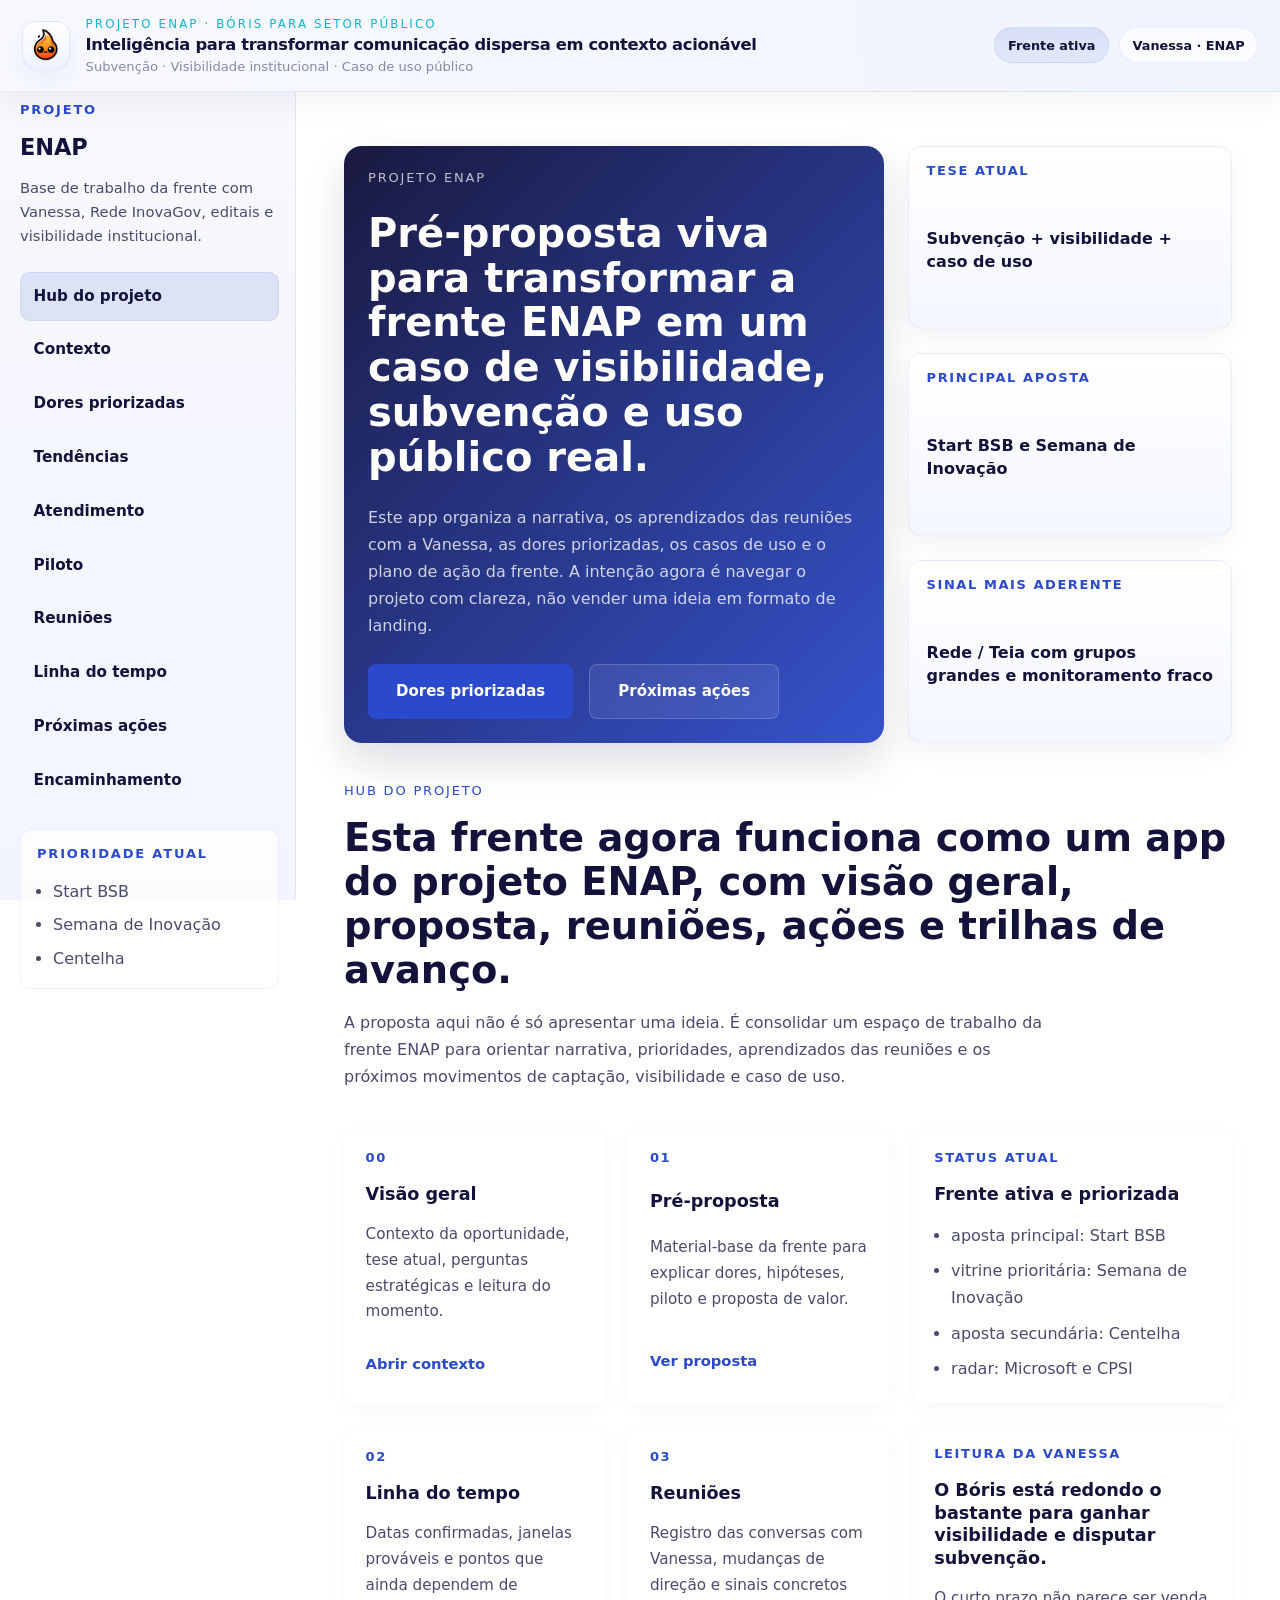
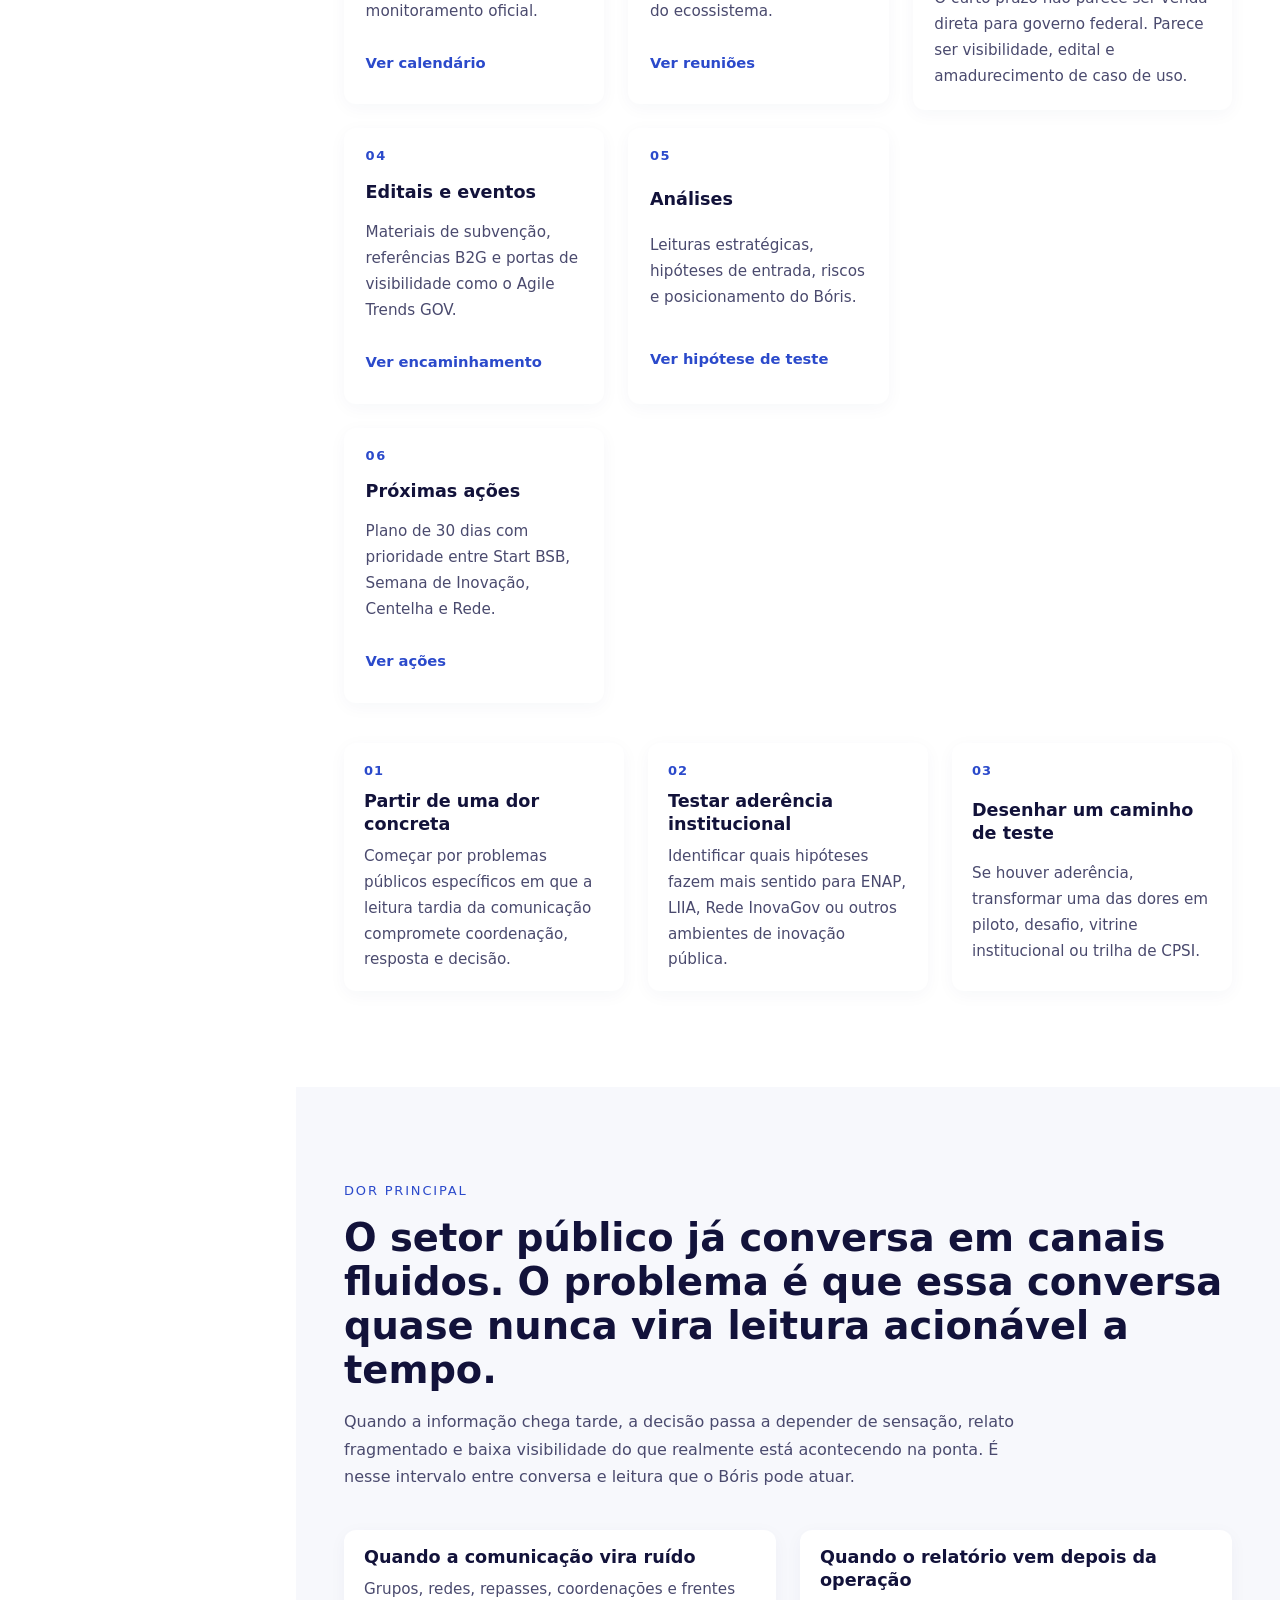
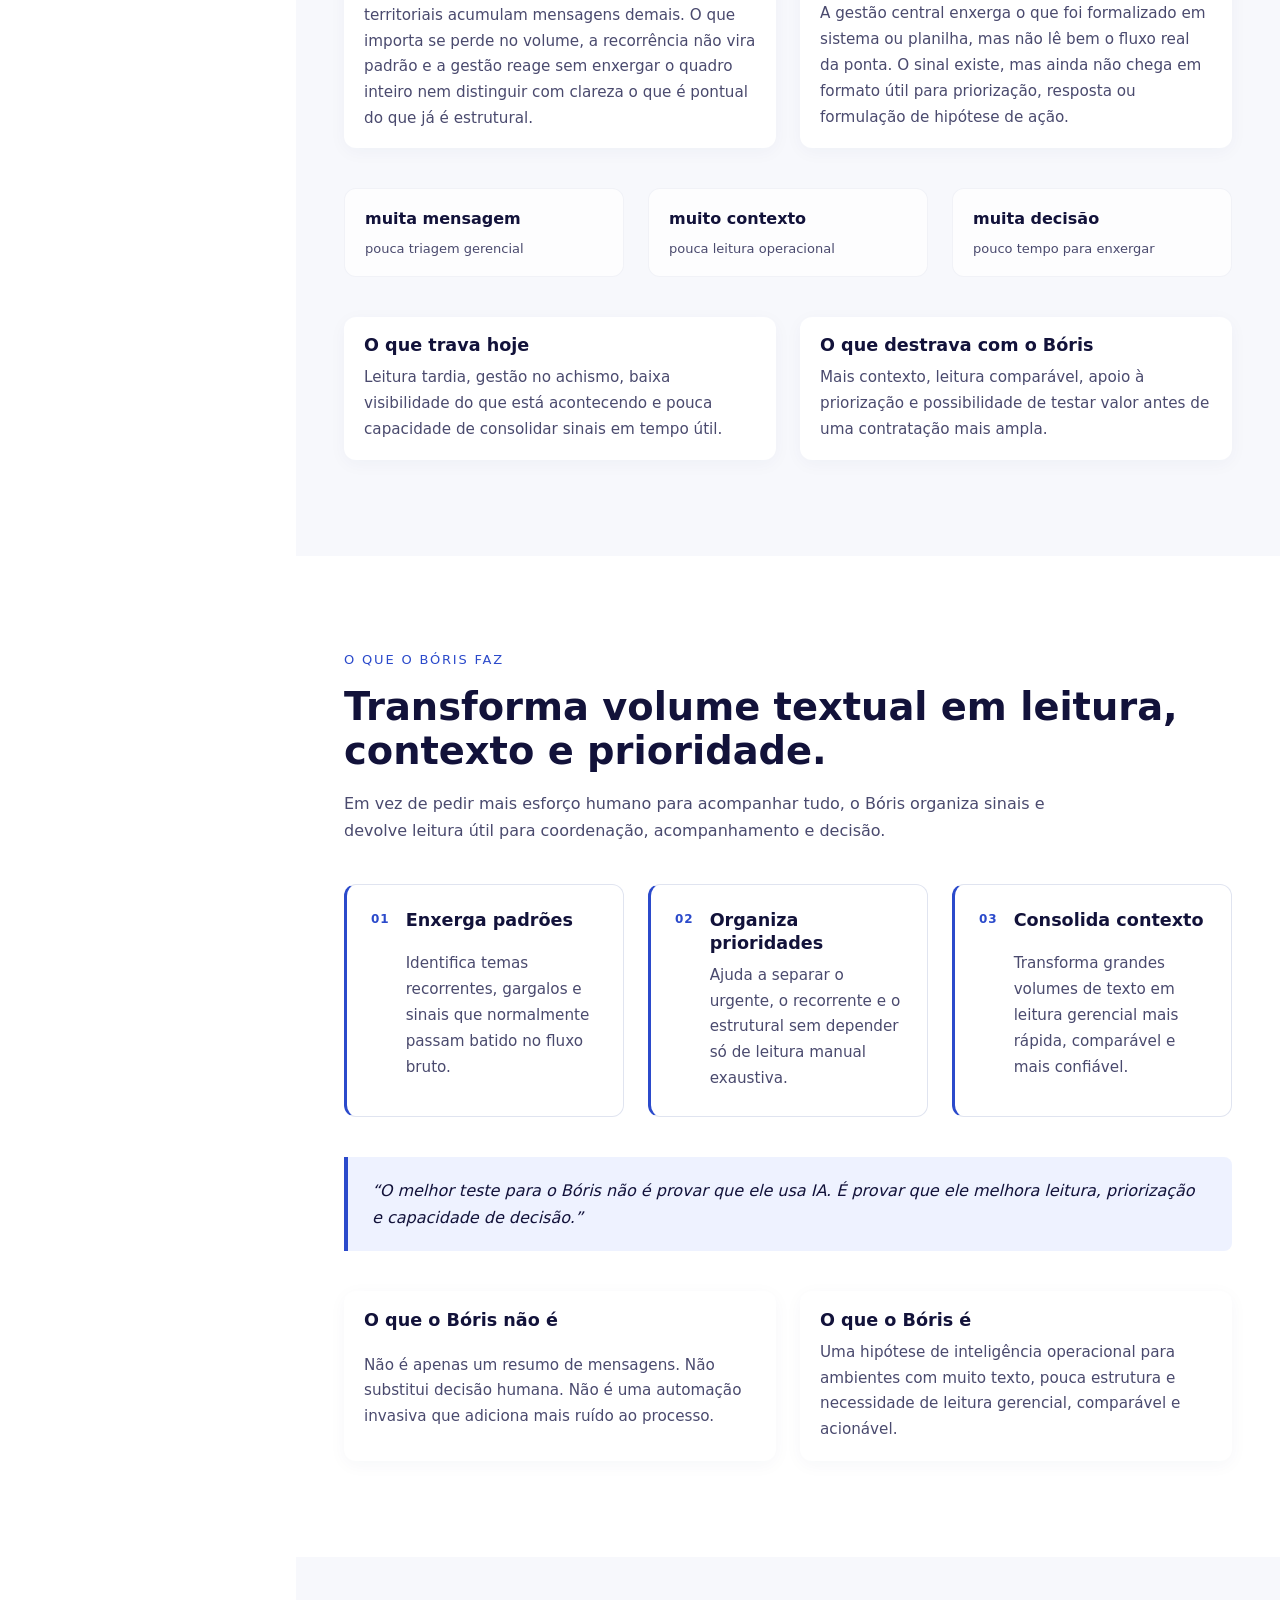
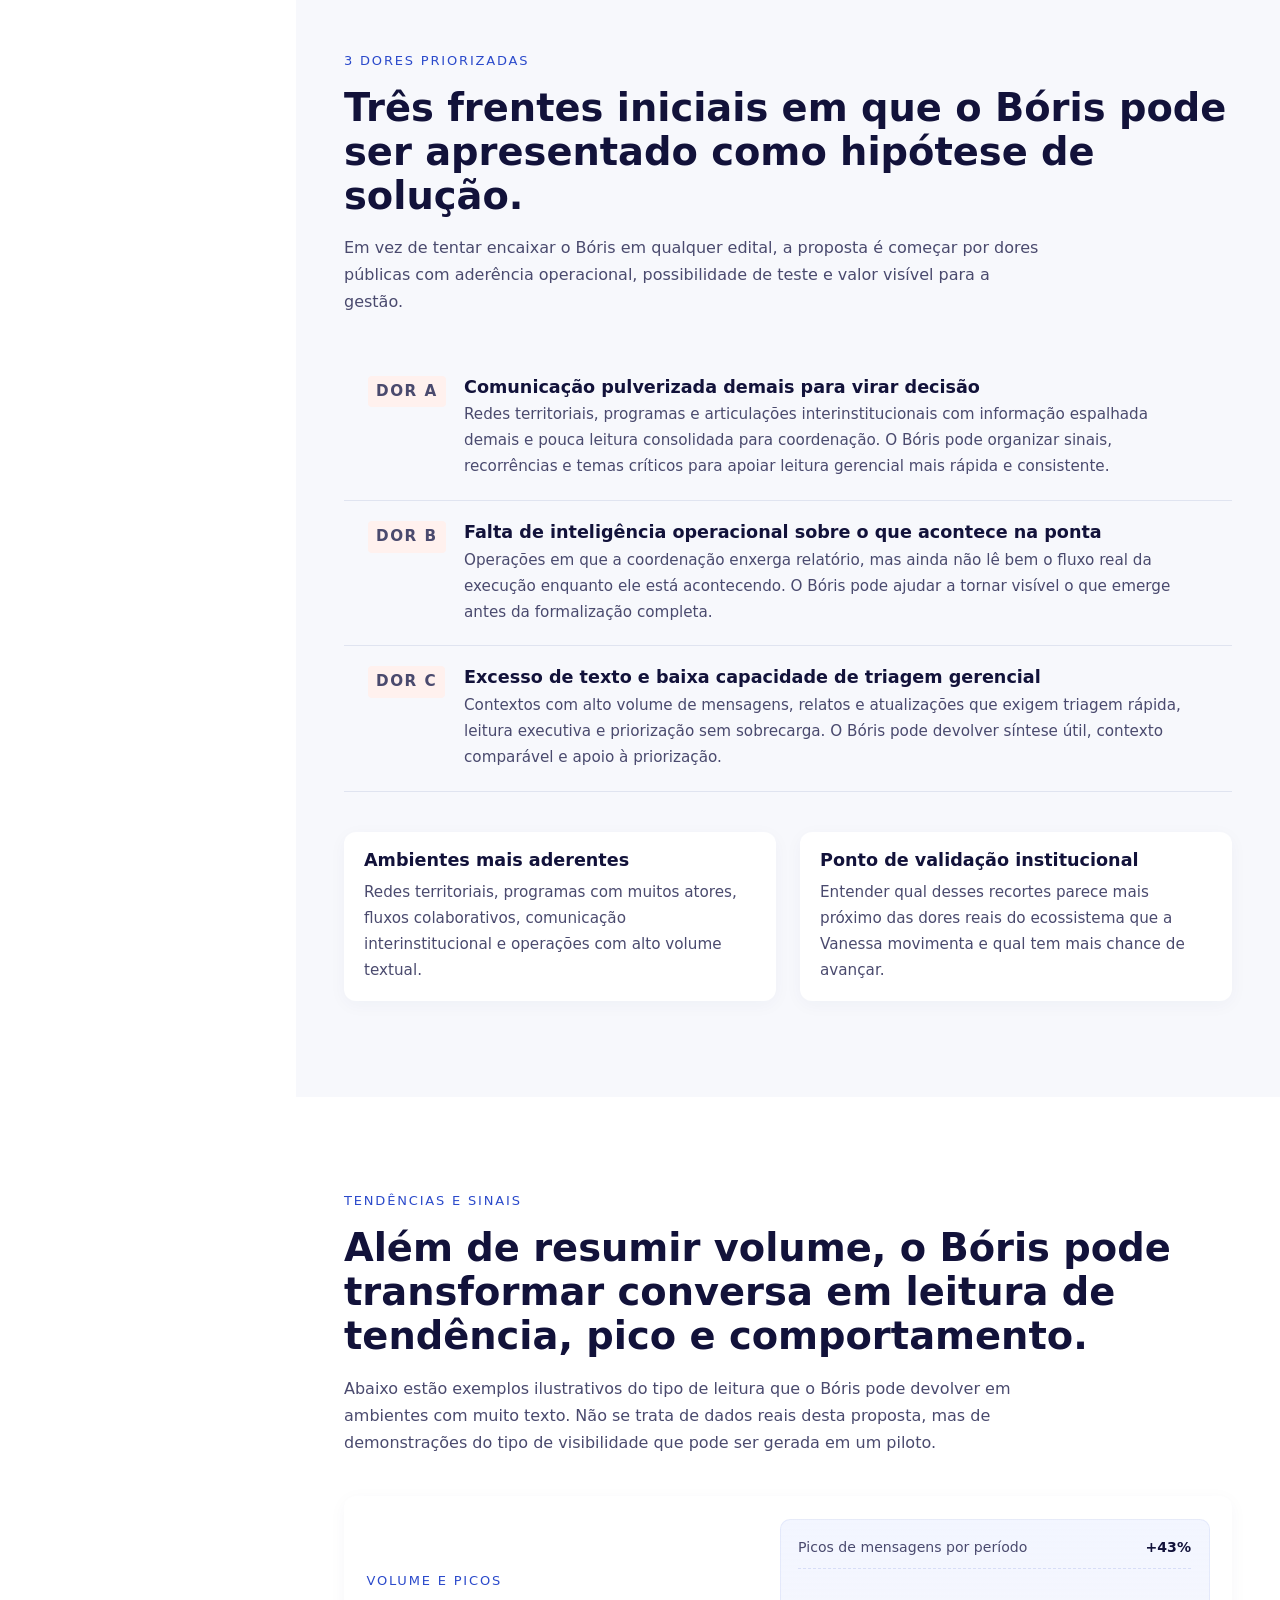
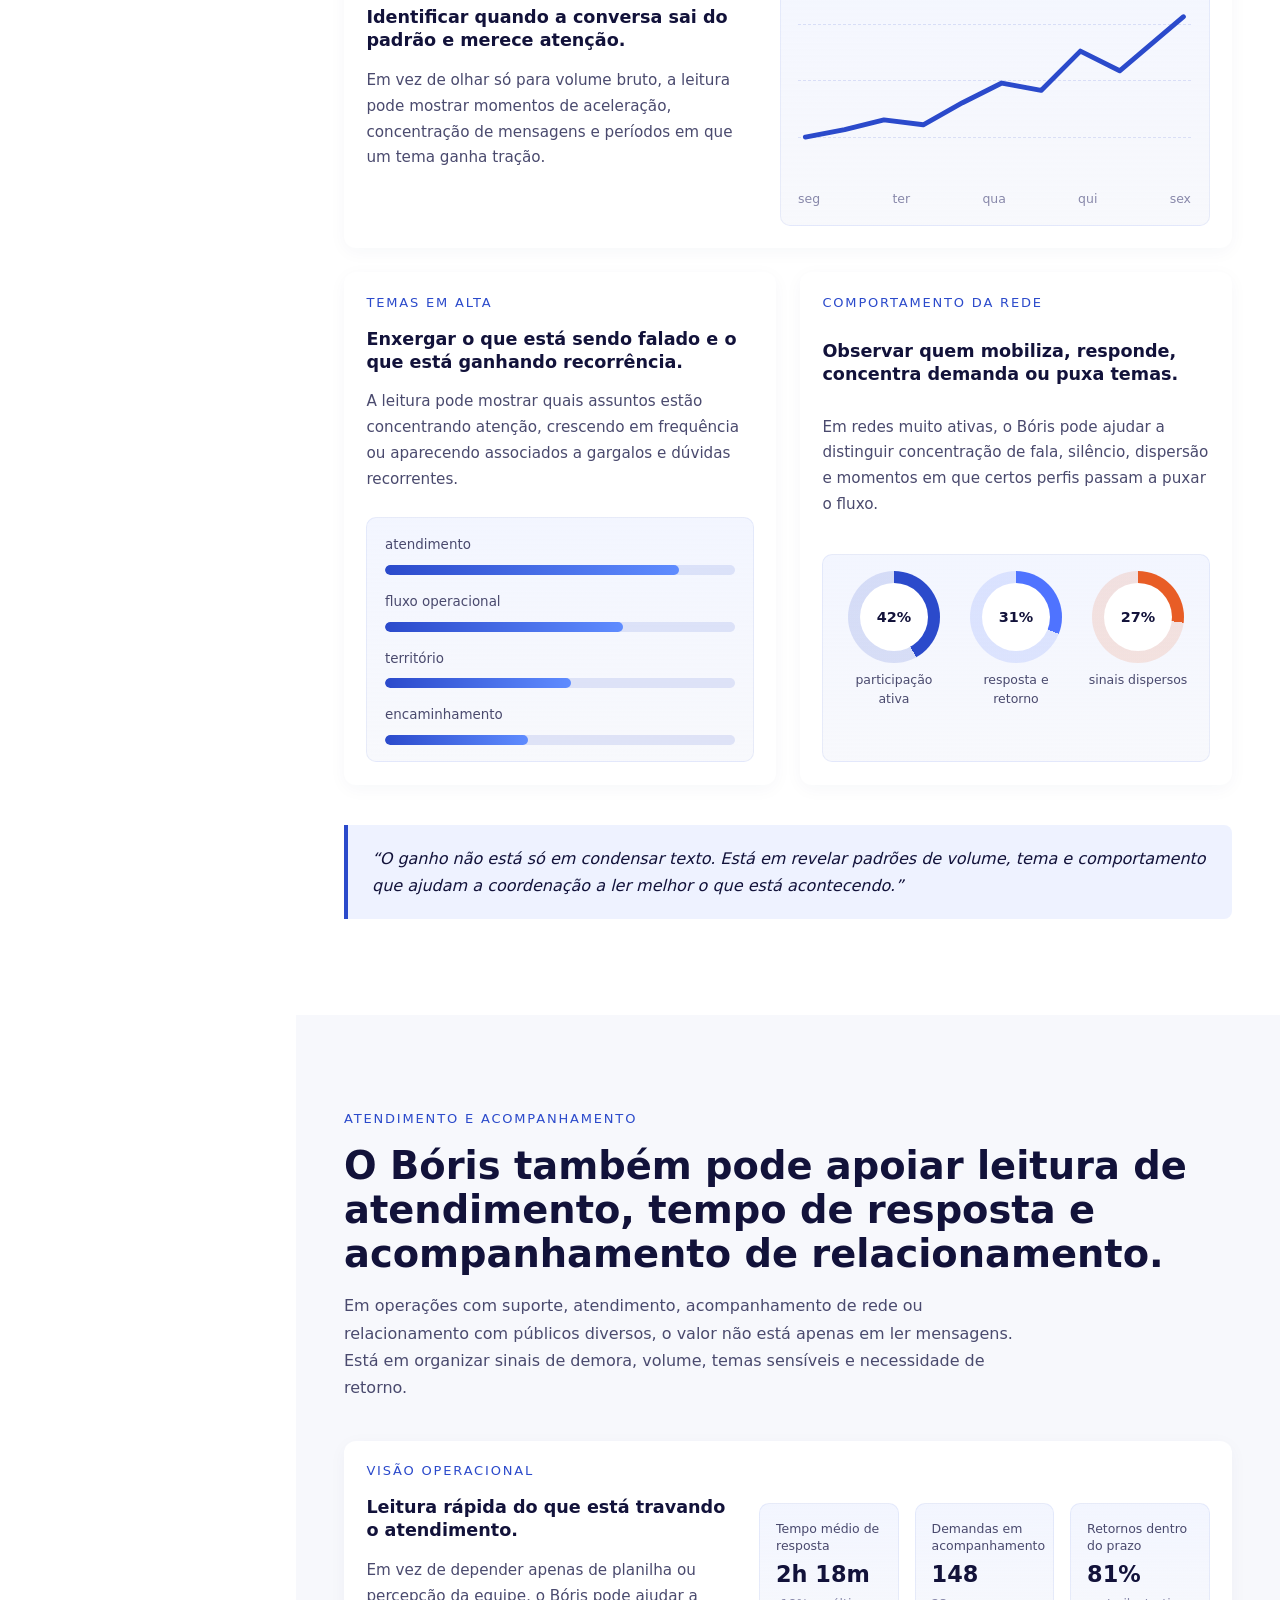
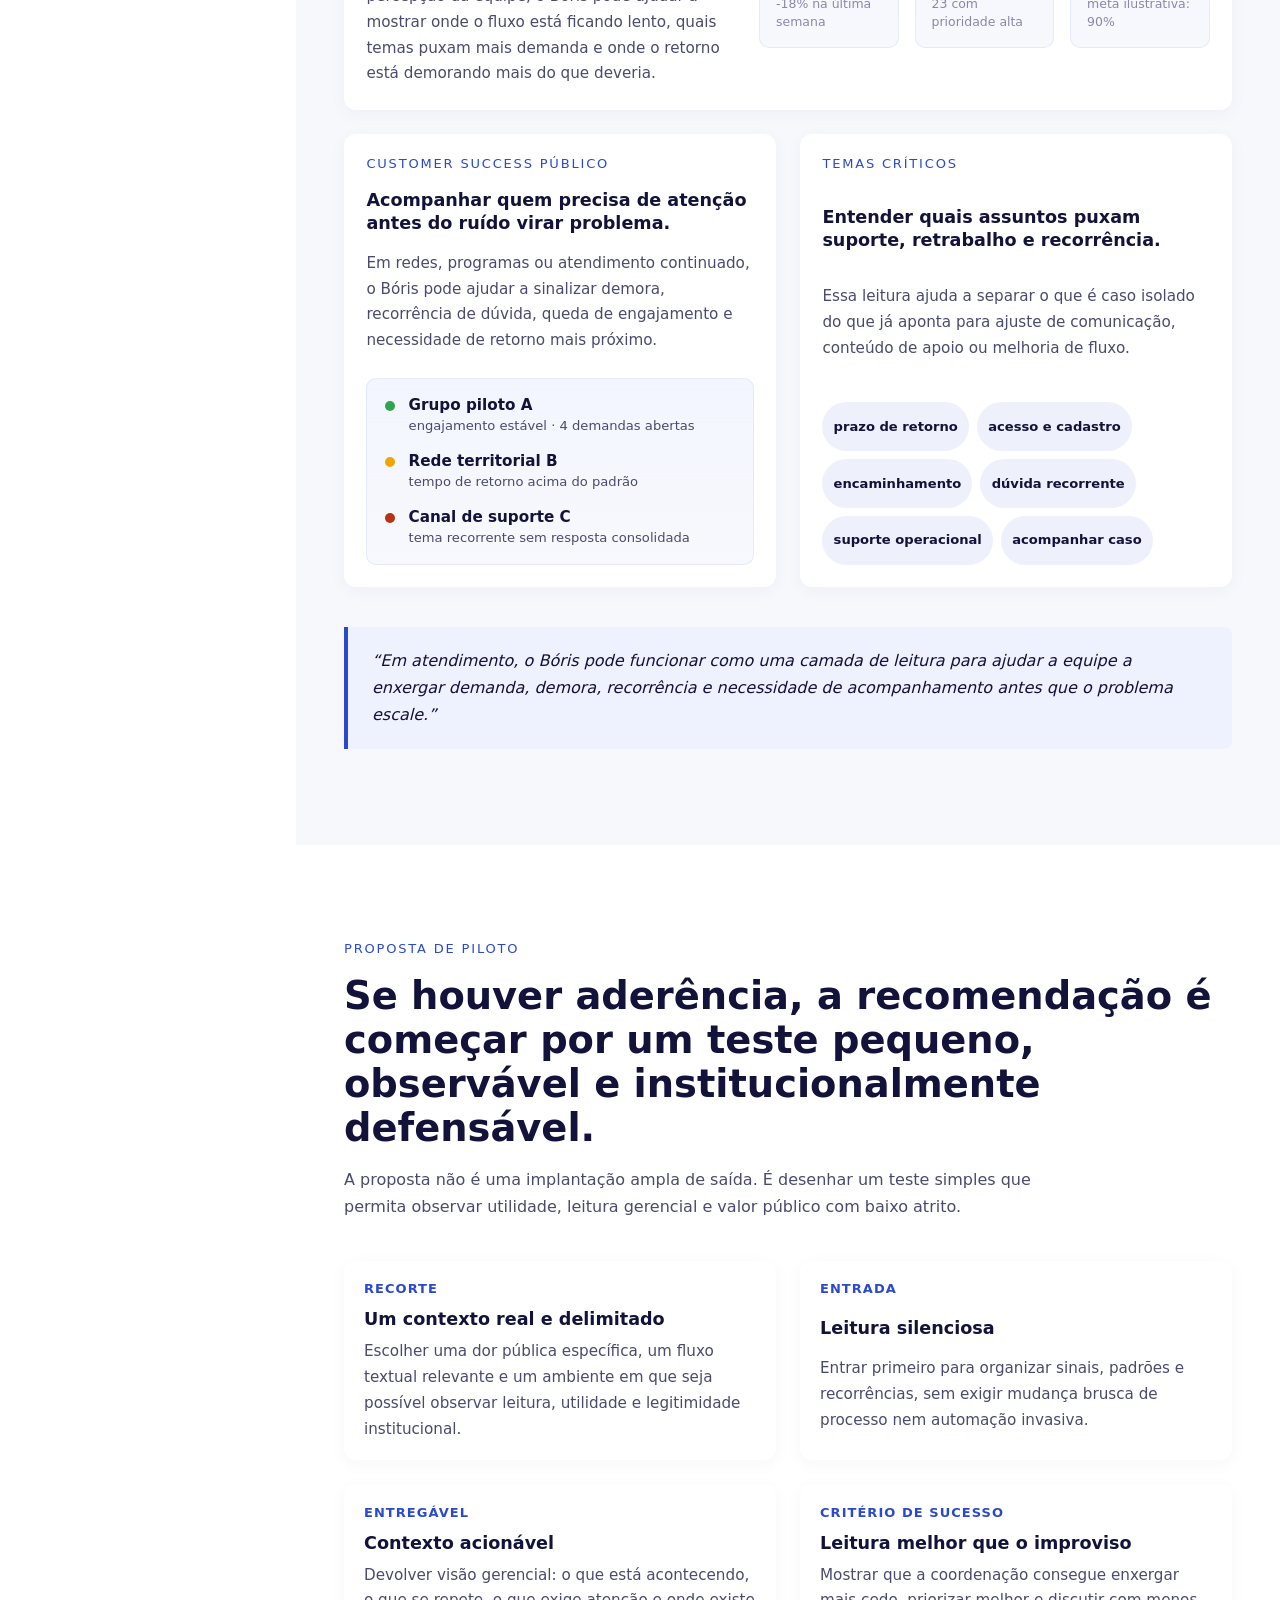
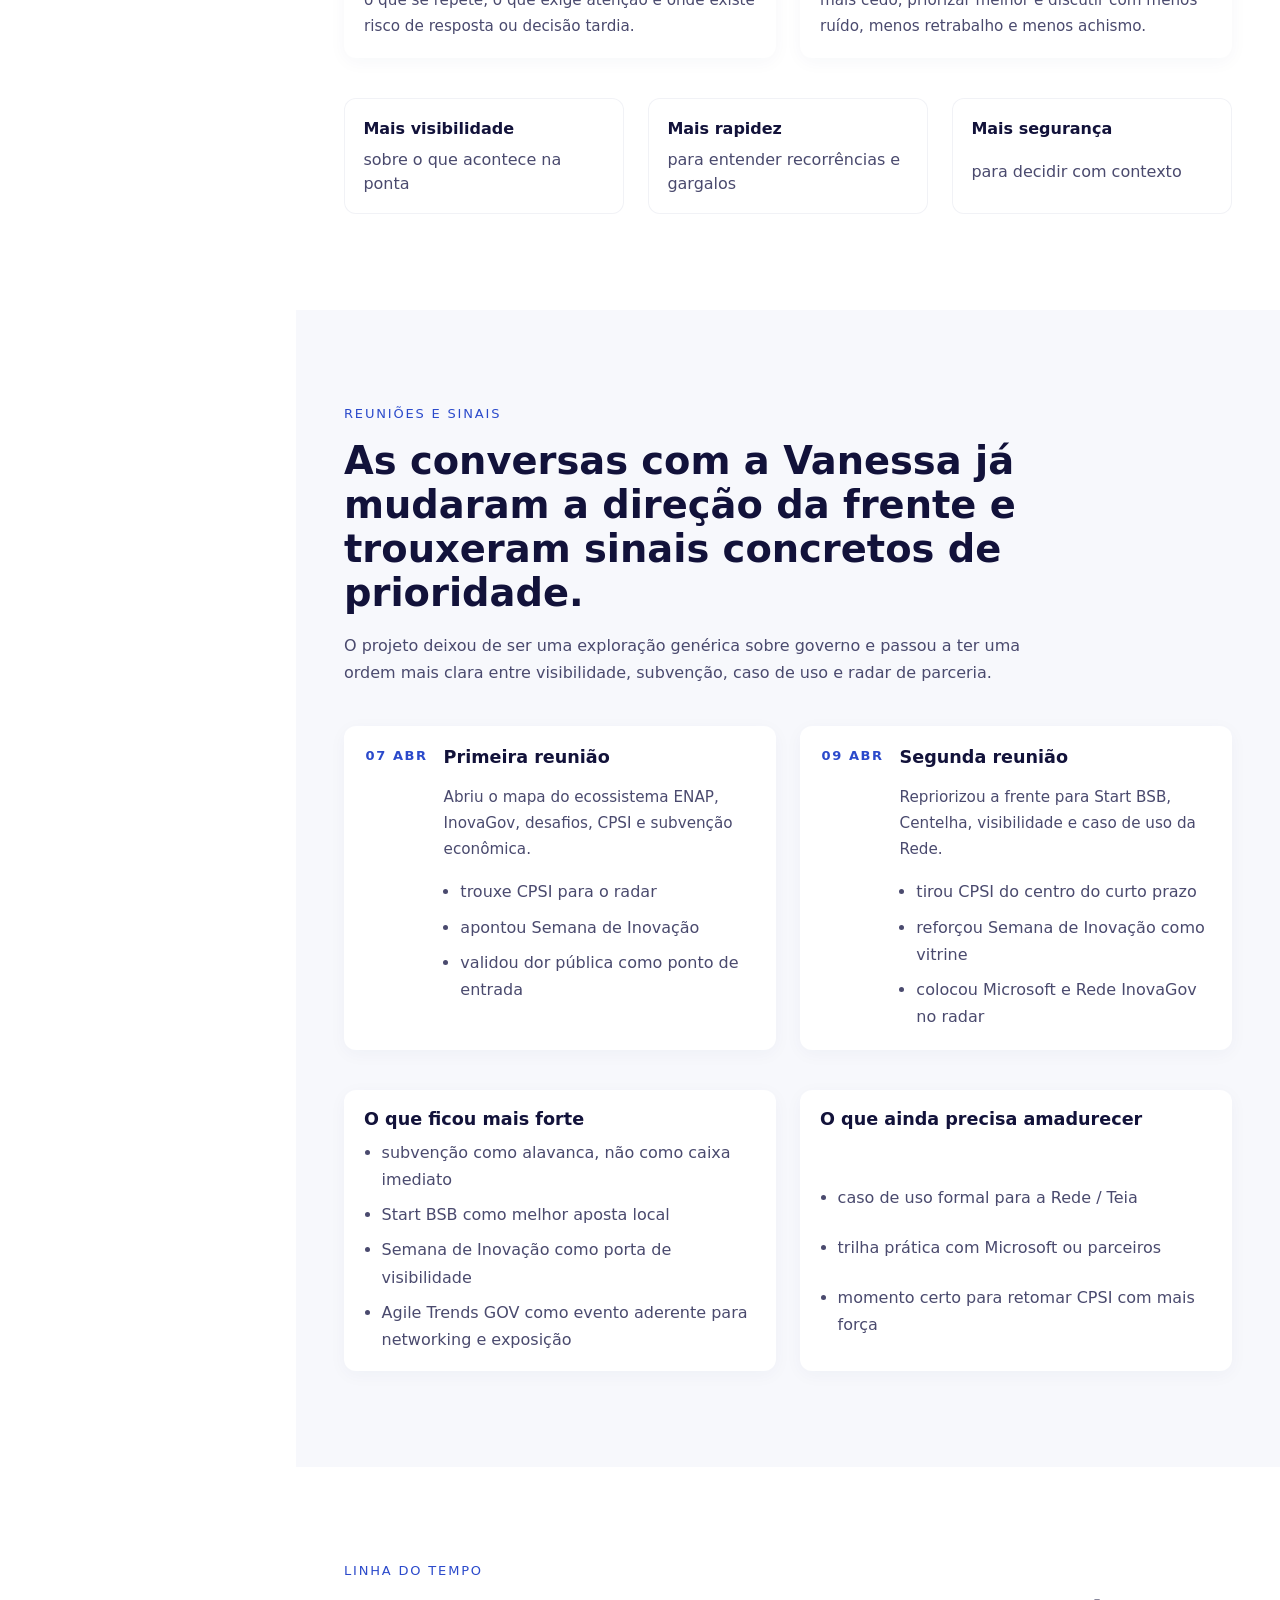
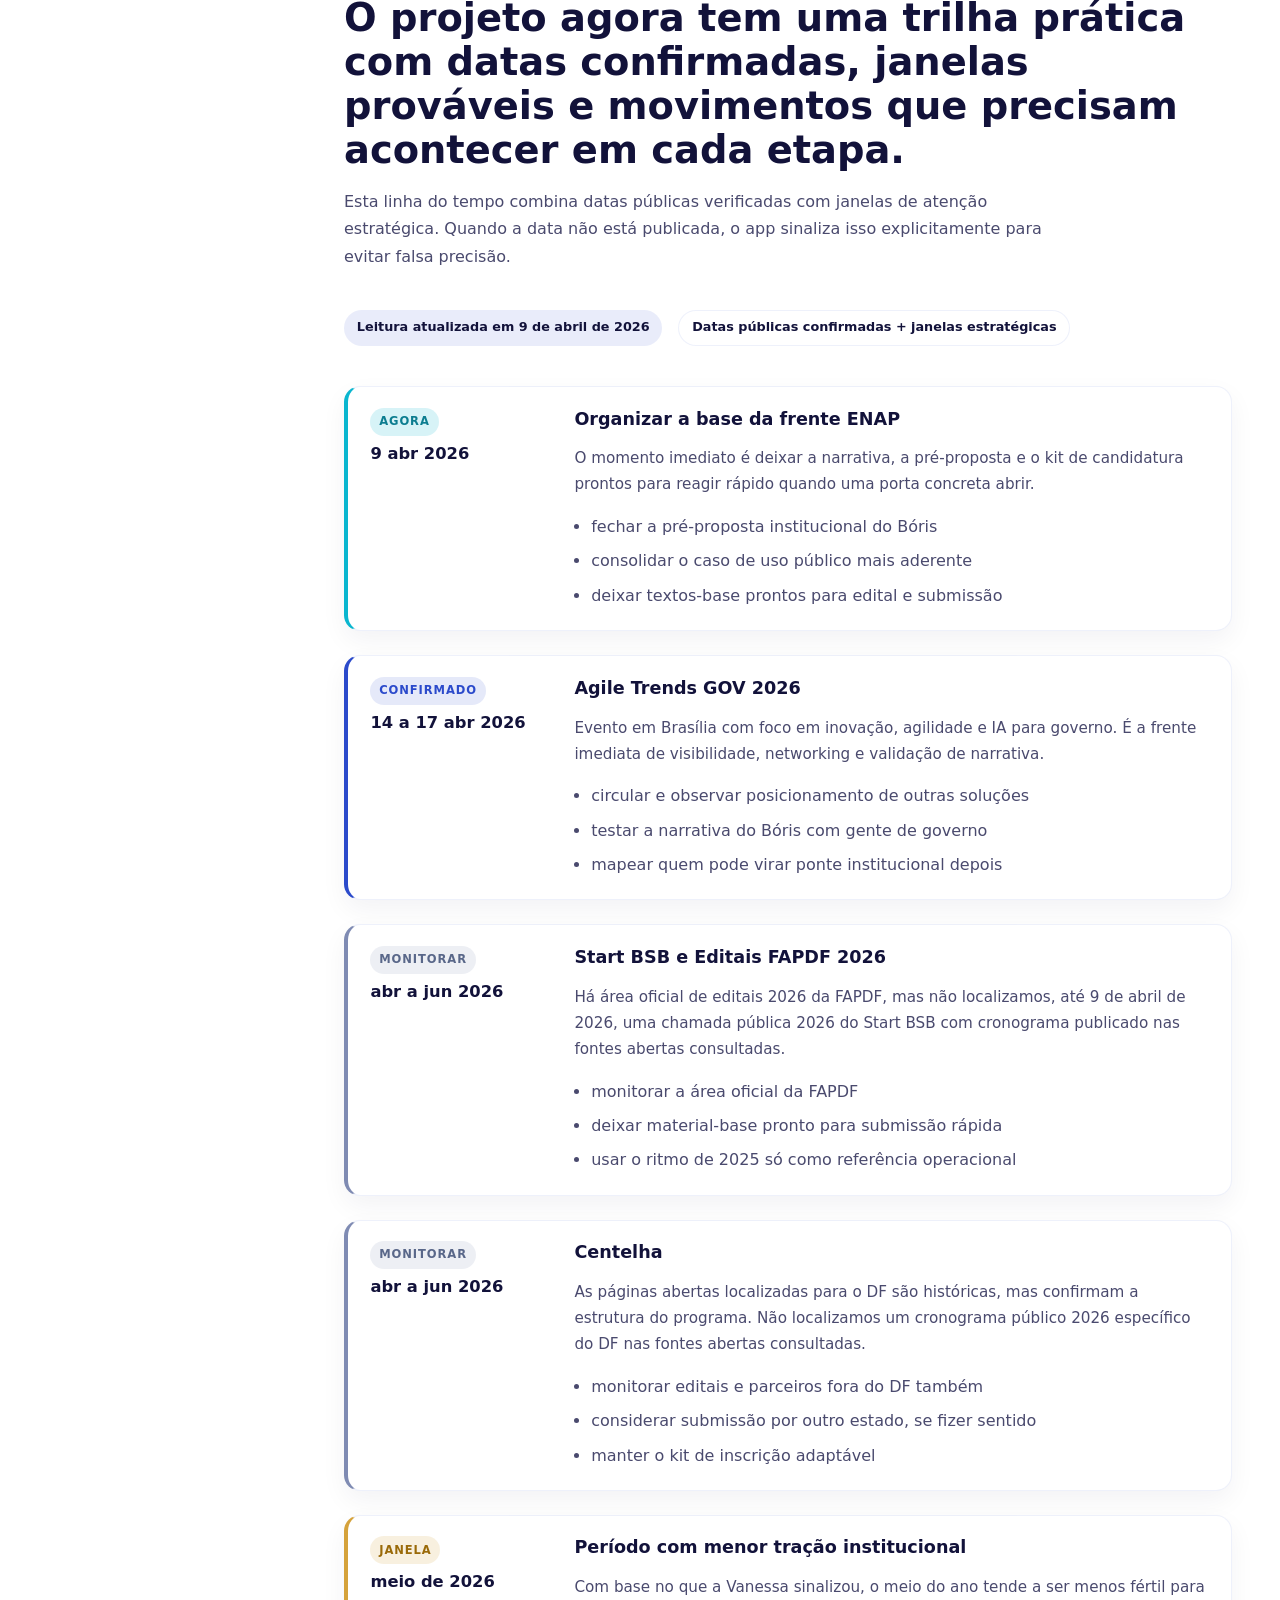
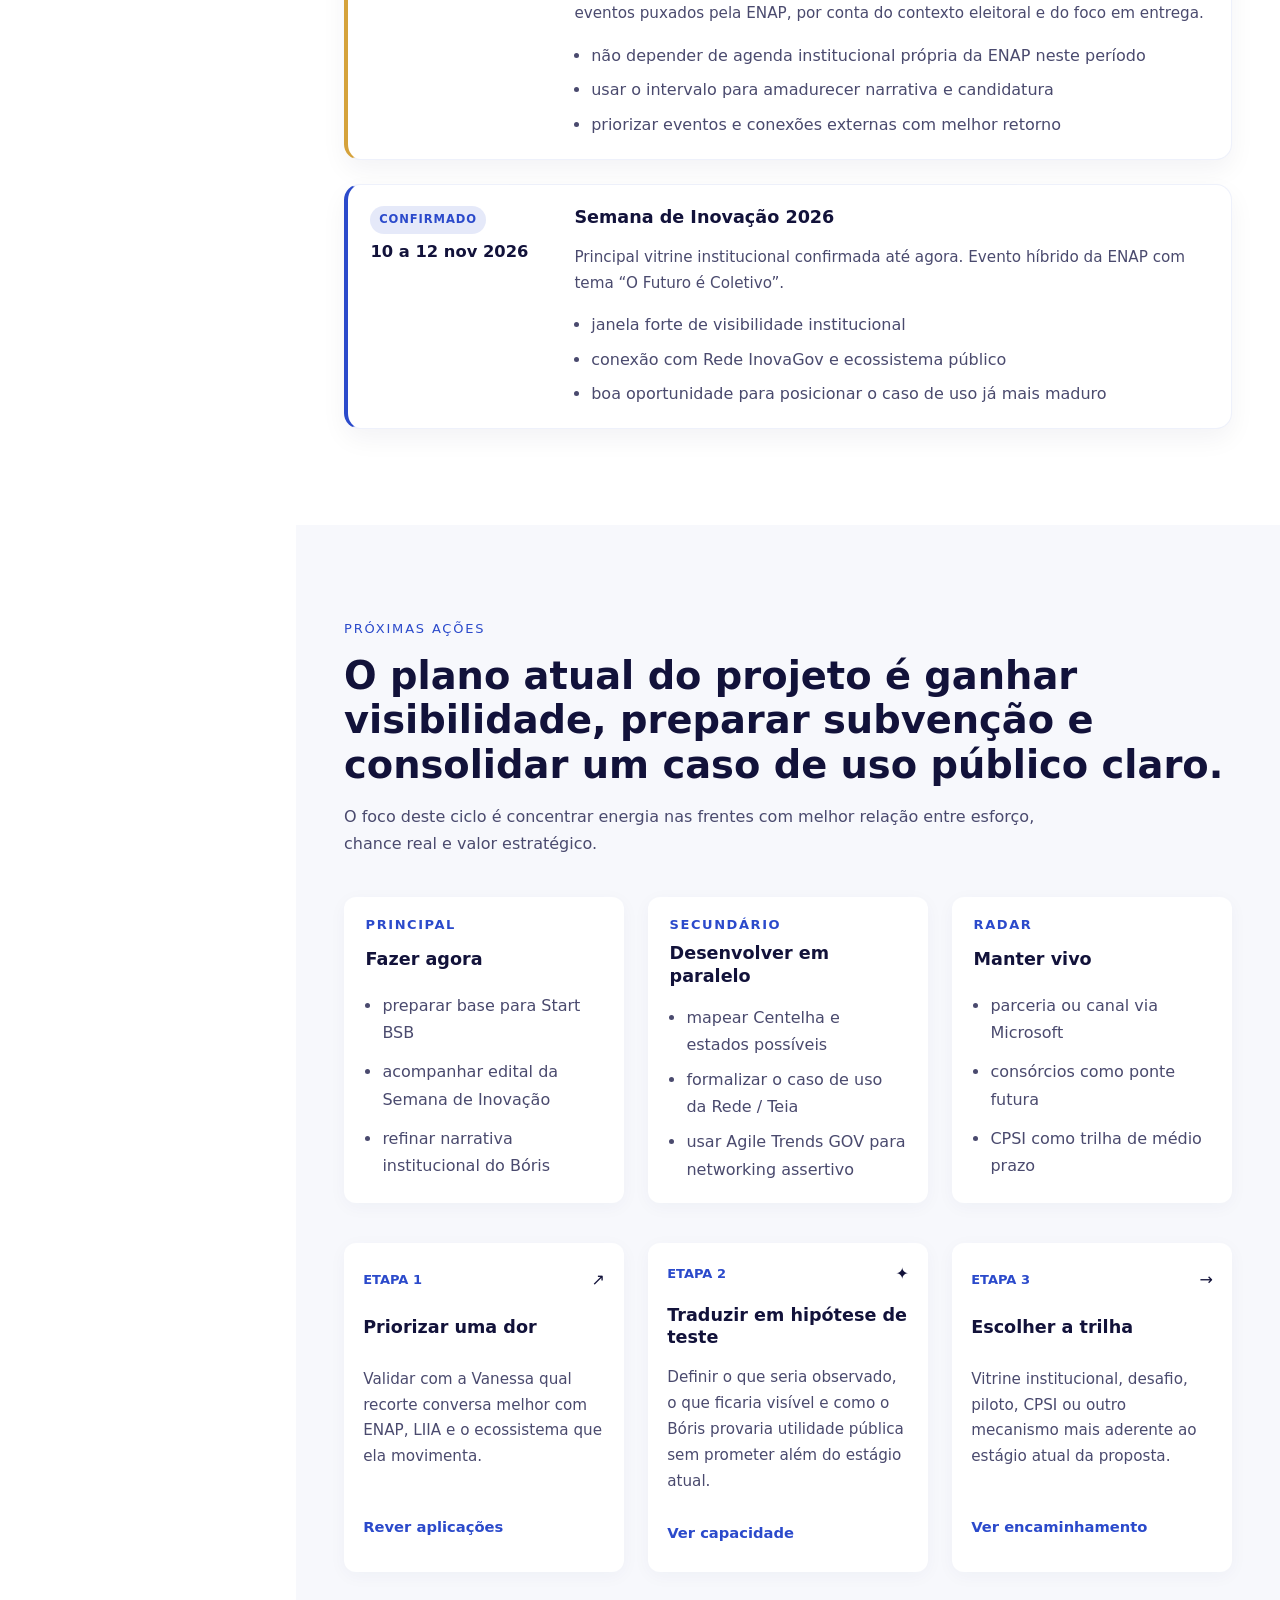
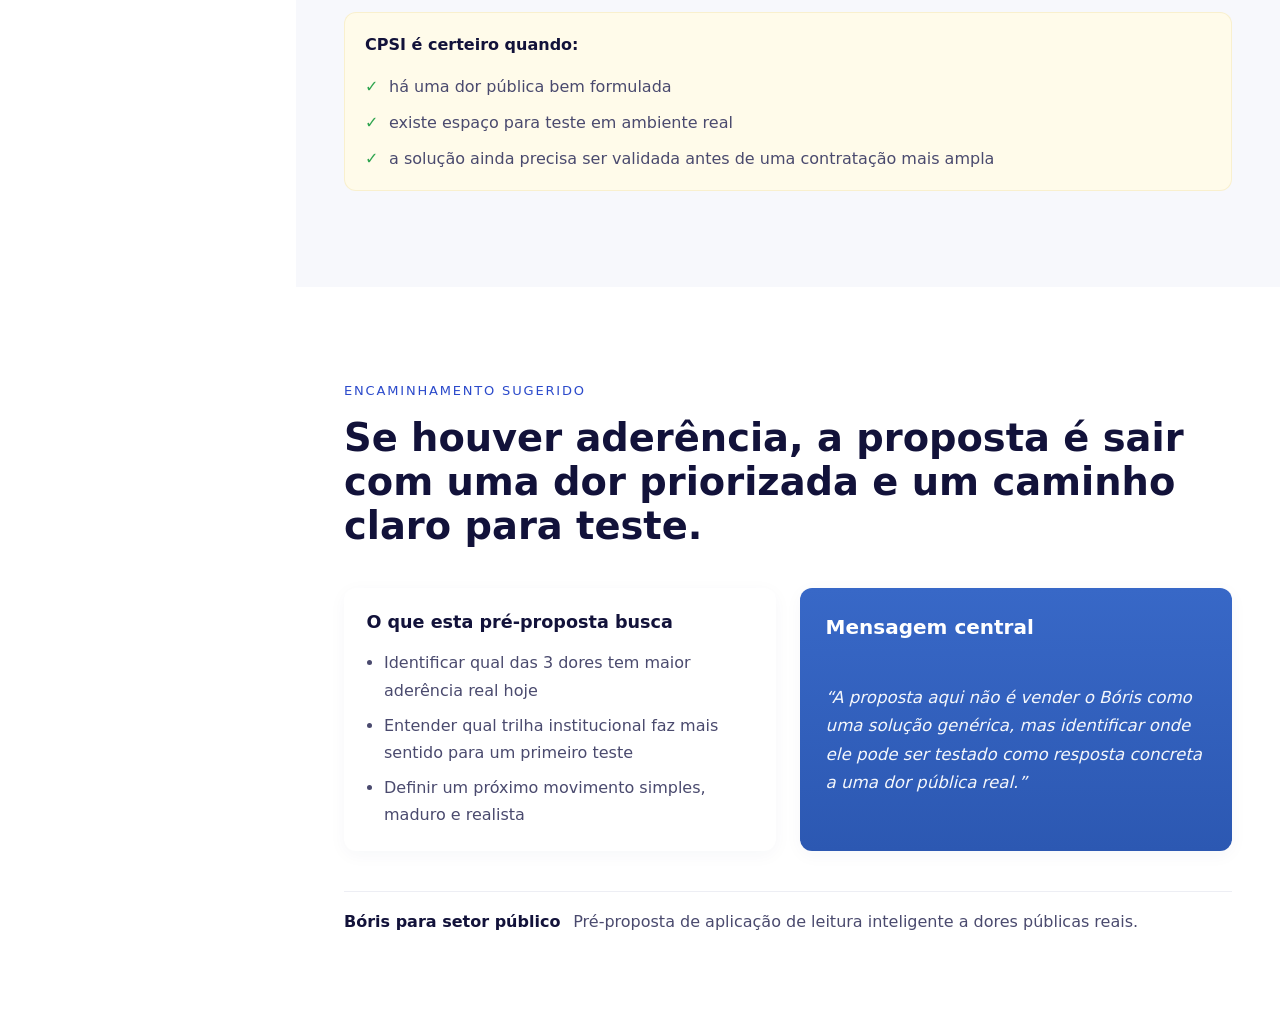
==== enap/index.html @ 0bcfcd99 "chore: inicializa repositorio boris-projetos" ====
<!doctype html>
<html lang="pt-BR">
  <head>
    <meta charset="UTF-8" />
    <meta name="viewport" content="width=device-width, initial-scale=1.0" />
    <title>Bóris para Setor Público</title>
    <meta
      name="description"
      content="Pré-proposta do Bóris para ENAP, LIIA e ecossistema de inovação pública, com dores e hipóteses de aplicação no setor público."
    />
    <link rel="stylesheet" href="./styles.css" />
  </head>
  <body>
    <div class="shell">
      <header class="topbar" data-topbar>
        <a class="brand-lockup" href="#hub" aria-label="Ir para o início">
          <span class="brand-mark-shell">
            <img src="./assets/boris-logo-oficial.png" alt="Logo Bóris" class="brand-mark" />
          </span>
          <div>
            <p class="eyebrow">Projeto ENAP · Bóris para Setor Público</p>
            <h1>Inteligência para transformar comunicação dispersa em contexto acionável</h1>
            <p class="header-meta">Subvenção · Visibilidade institucional · Caso de uso público</p>
          </div>
        </a>

        <div class="topbar-status">
          <span class="status-chip">Frente ativa</span>
          <span class="status-chip status-chip-soft">Vanessa · ENAP</span>
        </div>

        <button class="menu-toggle" type="button" aria-expanded="false" aria-controls="site-nav" data-menu-toggle>
          <span></span>
          <span></span>
          <span></span>
        </button>

        <nav class="site-nav mobile-nav" id="site-nav" aria-label="Navegação principal" data-nav>
          <a href="#hub">Hub</a>
          <a href="#pain">Contexto</a>
          <a href="#public">Dores</a>
          <a href="#trends">Tendências</a>
          <a href="#service">Atendimento</a>
          <a href="#pilot">Piloto</a>
          <a href="#meetings">Reuniões</a>
          <a href="#timeline">Linha do tempo</a>
          <a href="#actions">Ações</a>
          <a class="nav-cta" href="#next">Encaminhamento</a>
        </nav>
      </header>

      <main class="app-shell">
        <aside class="workspace-sidebar">
          <div class="workspace-sidebar-inner">
            <div class="workspace-section">
              <p class="workspace-label">Projeto</p>
              <h2>ENAP</h2>
              <p class="workspace-copy">Base de trabalho da frente com Vanessa, Rede InovaGov, editais e visibilidade institucional.</p>
            </div>

            <nav class="workspace-nav" aria-label="Navegação lateral">
              <a href="#hub">Hub do projeto</a>
              <a href="#pain">Contexto</a>
              <a href="#public">Dores priorizadas</a>
              <a href="#trends">Tendências</a>
              <a href="#service">Atendimento</a>
              <a href="#pilot">Piloto</a>
              <a href="#meetings">Reuniões</a>
              <a href="#timeline">Linha do tempo</a>
              <a href="#actions">Próximas ações</a>
              <a href="#next">Encaminhamento</a>
            </nav>

            <div class="workspace-section workspace-section-soft">
              <p class="workspace-label">Prioridade atual</p>
              <ul class="workspace-bullets">
                <li>Start BSB</li>
                <li>Semana de Inovação</li>
                <li>Centelha</li>
              </ul>
            </div>
          </div>
        </aside>

        <div class="presentation" id="presentation">
        <section class="panel content-panel first-panel" id="hub" data-panel>
          <div class="container section-stack">
            <div class="project-summary">
              <div class="summary-main">
                <p class="section-label">Projeto ENAP</p>
                <h2>Pré-proposta viva para transformar a frente ENAP em um caso de visibilidade, subvenção e uso público real.</h2>
                <p class="section-subtext">
                  Este app organiza a narrativa, os aprendizados das reuniões com a Vanessa, as
                  dores priorizadas, os casos de uso e o plano de ação da frente. A intenção agora
                  é navegar o projeto com clareza, não vender uma ideia em formato de landing.
                </p>

                <div class="summary-actions">
                  <a class="button secondary" href="#public">Dores priorizadas</a>
                  <a class="button secondary subtle" href="#actions">Próximas ações</a>
                </div>
              </div>

              <aside class="summary-side">
                <article class="summary-stat">
                  <span class="summary-stat-label">Tese atual</span>
                  <strong>Subvenção + visibilidade + caso de uso</strong>
                </article>
                <article class="summary-stat">
                  <span class="summary-stat-label">Principal aposta</span>
                  <strong>Start BSB e Semana de Inovação</strong>
                </article>
                <article class="summary-stat">
                  <span class="summary-stat-label">Sinal mais aderente</span>
                  <strong>Rede / Teia com grupos grandes e monitoramento fraco</strong>
                </article>
              </aside>
            </div>

            <div class="section-intro">
              <p class="section-label">Hub do projeto</p>
              <h2>Esta frente agora funciona como um app do projeto ENAP, com visão geral, proposta, reuniões, ações e trilhas de avanço.</h2>
              <p class="section-subtext">
                A proposta aqui não é só apresentar uma ideia. É consolidar um espaço de trabalho
                da frente ENAP para orientar narrativa, prioridades, aprendizados das reuniões e
                os próximos movimentos de captação, visibilidade e caso de uso.
              </p>
            </div>

            <div class="project-overview">
              <div class="project-grid">
                <article class="hub-card">
                  <span class="hub-kicker">00</span>
                  <h3>Visão geral</h3>
                  <p>Contexto da oportunidade, tese atual, perguntas estratégicas e leitura do momento.</p>
                  <a href="#pain" class="text-link">Abrir contexto</a>
                </article>
                <article class="hub-card">
                  <span class="hub-kicker">01</span>
                  <h3>Pré-proposta</h3>
                  <p>Material-base da frente para explicar dores, hipóteses, piloto e proposta de valor.</p>
                  <a href="#public" class="text-link">Ver proposta</a>
                </article>
                <article class="hub-card">
                  <span class="hub-kicker">02</span>
                  <h3>Linha do tempo</h3>
                  <p>Datas confirmadas, janelas prováveis e pontos que ainda dependem de monitoramento oficial.</p>
                  <a href="#timeline" class="text-link">Ver calendário</a>
                </article>
                <article class="hub-card">
                  <span class="hub-kicker">03</span>
                  <h3>Reuniões</h3>
                  <p>Registro das conversas com Vanessa, mudanças de direção e sinais concretos do ecossistema.</p>
                  <a href="#meetings" class="text-link">Ver reuniões</a>
                </article>
                <article class="hub-card">
                  <span class="hub-kicker">04</span>
                  <h3>Editais e eventos</h3>
                  <p>Materiais de subvenção, referências B2G e portas de visibilidade como o Agile Trends GOV.</p>
                  <a href="#next" class="text-link">Ver encaminhamento</a>
                </article>
                <article class="hub-card">
                  <span class="hub-kicker">05</span>
                  <h3>Análises</h3>
                  <p>Leituras estratégicas, hipóteses de entrada, riscos e posicionamento do Bóris.</p>
                  <a href="#pilot" class="text-link">Ver hipótese de teste</a>
                </article>
                <article class="hub-card">
                  <span class="hub-kicker">06</span>
                  <h3>Próximas ações</h3>
                  <p>Plano de 30 dias com prioridade entre Start BSB, Semana de Inovação, Centelha e Rede.</p>
                  <a href="#actions" class="text-link">Ver ações</a>
                </article>
              </div>

              <aside class="project-sidebar">
                <article class="project-panel">
                  <span class="project-panel-label">Status atual</span>
                  <h3>Frente ativa e priorizada</h3>
                  <ul class="project-list">
                    <li>aposta principal: Start BSB</li>
                    <li>vitrine prioritária: Semana de Inovação</li>
                    <li>aposta secundária: Centelha</li>
                    <li>radar: Microsoft e CPSI</li>
                  </ul>
                </article>
                <article class="project-panel">
                  <span class="project-panel-label">Leitura da Vanessa</span>
                  <h3>O Bóris está redondo o bastante para ganhar visibilidade e disputar subvenção.</h3>
                  <p>O curto prazo não parece ser venda direta para governo federal. Parece ser visibilidade, edital e amadurecimento de caso de uso.</p>
                </article>
              </aside>
            </div>

            <div class="conversation-grid">
              <article class="conversation-card">
                <span class="conversation-step">01</span>
                <h3>Partir de uma dor concreta</h3>
                <p>Começar por problemas públicos específicos em que a leitura tardia da comunicação compromete coordenação, resposta e decisão.</p>
              </article>
              <article class="conversation-card">
                <span class="conversation-step">02</span>
                <h3>Testar aderência institucional</h3>
                <p>Identificar quais hipóteses fazem mais sentido para ENAP, LIIA, Rede InovaGov ou outros ambientes de inovação pública.</p>
              </article>
              <article class="conversation-card">
                <span class="conversation-step">03</span>
                <h3>Desenhar um caminho de teste</h3>
                <p>Se houver aderência, transformar uma das dores em piloto, desafio, vitrine institucional ou trilha de CPSI.</p>
              </article>
            </div>
          </div>
        </section>

        <section class="panel content-panel" id="pain" data-panel>
          <div class="container section-stack">
            <div class="section-intro">
              <p class="section-label">Dor principal</p>
              <h2>O setor público já conversa em canais fluidos. O problema é que essa conversa quase nunca vira leitura acionável a tempo.</h2>
              <p class="section-subtext">
                Quando a informação chega tarde, a decisão passa a depender de sensação, relato
                fragmentado e baixa visibilidade do que realmente está acontecendo na ponta. É
                nesse intervalo entre conversa e leitura que o Bóris pode atuar.
              </p>
            </div>

            <div class="split-grid">
              <article class="story-block">
                <h3>Quando a comunicação vira ruído</h3>
                <p>
                  Grupos, redes, repasses, coordenações e frentes territoriais acumulam mensagens
                  demais. O que importa se perde no volume, a recorrência não vira padrão e a
                  gestão reage sem enxergar o quadro inteiro nem distinguir com clareza o que é
                  pontual do que já é estrutural.
                </p>
              </article>

              <article class="story-block">
                <h3>Quando o relatório vem depois da operação</h3>
                <p>
                  A gestão central enxerga o que foi formalizado em sistema ou planilha, mas não lê
                  bem o fluxo real da ponta. O sinal existe, mas ainda não chega em formato útil
                  para priorização, resposta ou formulação de hipótese de ação.
                </p>
              </article>
            </div>

            <div class="impact-strip">
              <div>
                <span class="impact-value">muita mensagem</span>
                <span class="impact-label">pouca triagem gerencial</span>
              </div>
              <div>
                <span class="impact-value">muito contexto</span>
                <span class="impact-label">pouca leitura operacional</span>
              </div>
              <div>
                <span class="impact-value">muita decisão</span>
                <span class="impact-label">pouco tempo para enxergar</span>
              </div>
            </div>

            <div class="decision-frame">
              <article class="decision-card">
                <h3>O que trava hoje</h3>
                <p>Leitura tardia, gestão no achismo, baixa visibilidade do que está acontecendo e pouca capacidade de consolidar sinais em tempo útil.</p>
              </article>
              <article class="decision-card">
                <h3>O que destrava com o Bóris</h3>
                <p>Mais contexto, leitura comparável, apoio à priorização e possibilidade de testar valor antes de uma contratação mais ampla.</p>
              </article>
            </div>
          </div>
        </section>

        <section class="panel content-panel" id="fit" data-panel>
          <div class="container section-stack">
            <div class="section-intro">
              <p class="section-label">O que o Bóris faz</p>
              <h2>Transforma volume textual em leitura, contexto e prioridade.</h2>
              <p class="section-subtext">
                Em vez de pedir mais esforço humano para acompanhar tudo, o Bóris organiza sinais e devolve leitura útil para coordenação, acompanhamento e decisão.
              </p>
            </div>

            <div class="capability-grid">
              <article class="capability">
                <span>01</span>
                <div>
                  <h3>Enxerga padrões</h3>
                  <p>Identifica temas recorrentes, gargalos e sinais que normalmente passam batido no fluxo bruto.</p>
                </div>
              </article>
              <article class="capability">
                <span>02</span>
                <div>
                  <h3>Organiza prioridades</h3>
                  <p>Ajuda a separar o urgente, o recorrente e o estrutural sem depender só de leitura manual exaustiva.</p>
                </div>
              </article>
              <article class="capability">
                <span>03</span>
                <div>
                  <h3>Consolida contexto</h3>
                  <p>Transforma grandes volumes de texto em leitura gerencial mais rápida, comparável e mais confiável.</p>
                </div>
              </article>
            </div>

            <aside class="quote-box">
              <p>
                “O melhor teste para o Bóris não é provar que ele usa IA. É provar que ele melhora
                leitura, priorização e capacidade de decisão.”
              </p>
            </aside>

            <div class="fit-grid">
              <article class="fit-card">
                <h3>O que o Bóris não é</h3>
                <p>Não é apenas um resumo de mensagens. Não substitui decisão humana. Não é uma automação invasiva que adiciona mais ruído ao processo.</p>
              </article>
              <article class="fit-card">
                <h3>O que o Bóris é</h3>
                <p>Uma hipótese de inteligência operacional para ambientes com muito texto, pouca estrutura e necessidade de leitura gerencial, comparável e acionável.</p>
              </article>
            </div>
          </div>
        </section>

        <section class="panel content-panel" id="public" data-panel>
          <div class="container section-stack">
            <div class="section-intro">
              <p class="section-label">3 dores priorizadas</p>
              <h2>Três frentes iniciais em que o Bóris pode ser apresentado como hipótese de solução.</h2>
              <p class="section-subtext">
                Em vez de tentar encaixar o Bóris em qualquer edital, a proposta é começar por
                dores públicas com aderência operacional, possibilidade de teste e valor visível
                para a gestão.
              </p>
            </div>

            <div class="application-stack">
              <article class="application-card">
                <p class="application-index">DOR A</p>
                <div class="application-copy">
                  <h3>Comunicação pulverizada demais para virar decisão</h3>
                  <p>
                    Redes territoriais, programas e articulações interinstitucionais com informação
                    espalhada demais e pouca leitura consolidada para coordenação. O Bóris pode
                    organizar sinais, recorrências e temas críticos para apoiar leitura gerencial
                    mais rápida e consistente.
                  </p>
                </div>
              </article>

              <article class="application-card">
                <p class="application-index">DOR B</p>
                <div class="application-copy">
                  <h3>Falta de inteligência operacional sobre o que acontece na ponta</h3>
                  <p>
                    Operações em que a coordenação enxerga relatório, mas ainda não lê bem o fluxo
                    real da execução enquanto ele está acontecendo. O Bóris pode ajudar a tornar
                    visível o que emerge antes da formalização completa.
                  </p>
                </div>
              </article>

              <article class="application-card">
                <p class="application-index">DOR C</p>
                <div class="application-copy">
                  <h3>Excesso de texto e baixa capacidade de triagem gerencial</h3>
                  <p>
                    Contextos com alto volume de mensagens, relatos e atualizações que exigem triagem
                    rápida, leitura executiva e priorização sem sobrecarga. O Bóris pode devolver
                    síntese útil, contexto comparável e apoio à priorização.
                  </p>
                </div>
              </article>
            </div>

            <div class="scenario-grid">
              <article class="scenario-card">
                <h3>Ambientes mais aderentes</h3>
                <p>Redes territoriais, programas com muitos atores, fluxos colaborativos, comunicação interinstitucional e operações com alto volume textual.</p>
              </article>
              <article class="scenario-card">
                <h3>Ponto de validação institucional</h3>
                <p>Entender qual desses recortes parece mais próximo das dores reais do ecossistema que a Vanessa movimenta e qual tem mais chance de avançar.</p>
              </article>
            </div>
          </div>
        </section>

        <section class="panel content-panel" id="trends" data-panel>
          <div class="container section-stack">
            <div class="section-intro">
              <p class="section-label">Tendências e sinais</p>
              <h2>Além de resumir volume, o Bóris pode transformar conversa em leitura de tendência, pico e comportamento.</h2>
              <p class="section-subtext">
                Abaixo estão exemplos ilustrativos do tipo de leitura que o Bóris pode devolver em
                ambientes com muito texto. Não se trata de dados reais desta proposta, mas de
                demonstrações do tipo de visibilidade que pode ser gerada em um piloto.
              </p>
            </div>

            <div class="trends-grid">
              <article class="trend-card trend-card-wide">
                <div class="trend-copy">
                  <span class="trend-kicker">Volume e picos</span>
                  <h3>Identificar quando a conversa sai do padrão e merece atenção.</h3>
                  <p>
                    Em vez de olhar só para volume bruto, a leitura pode mostrar momentos de
                    aceleração, concentração de mensagens e períodos em que um tema ganha tração.
                  </p>
                </div>

                <div class="trend-chart trend-line-chart" aria-hidden="true">
                  <div class="chart-header">
                    <span>Picos de mensagens por período</span>
                    <strong>+43%</strong>
                  </div>
                  <div class="chart-grid">
                    <span></span>
                    <span></span>
                    <span></span>
                    <span></span>
                  </div>
                  <svg viewBox="0 0 320 160" class="chart-svg" role="img" aria-label="Gráfico ilustrativo de tendência de mensagens">
                    <polyline
                      points="6,132 38,126 70,118 102,122 134,104 166,88 198,94 230,62 262,78 314,34"
                    ></polyline>
                  </svg>
                  <div class="chart-labels">
                    <span>seg</span>
                    <span>ter</span>
                    <span>qua</span>
                    <span>qui</span>
                    <span>sex</span>
                  </div>
                </div>
              </article>

              <article class="trend-card">
                <div class="trend-copy">
                  <span class="trend-kicker">Temas em alta</span>
                  <h3>Enxergar o que está sendo falado e o que está ganhando recorrência.</h3>
                  <p>
                    A leitura pode mostrar quais assuntos estão concentrando atenção, crescendo em
                    frequência ou aparecendo associados a gargalos e dúvidas recorrentes.
                  </p>
                </div>

                <div class="trend-chart trend-bars" aria-hidden="true">
                  <div class="bar-row">
                    <span class="bar-label">atendimento</span>
                    <div class="bar-track"><i style="width: 84%"></i></div>
                  </div>
                  <div class="bar-row">
                    <span class="bar-label">fluxo operacional</span>
                    <div class="bar-track"><i style="width: 68%"></i></div>
                  </div>
                  <div class="bar-row">
                    <span class="bar-label">território</span>
                    <div class="bar-track"><i style="width: 53%"></i></div>
                  </div>
                  <div class="bar-row">
                    <span class="bar-label">encaminhamento</span>
                    <div class="bar-track"><i style="width: 41%"></i></div>
                  </div>
                </div>
              </article>

              <article class="trend-card">
                <div class="trend-copy">
                  <span class="trend-kicker">Comportamento da rede</span>
                  <h3>Observar quem mobiliza, responde, concentra demanda ou puxa temas.</h3>
                  <p>
                    Em redes muito ativas, o Bóris pode ajudar a distinguir concentração de fala,
                    silêncio, dispersão e momentos em que certos perfis passam a puxar o fluxo.
                  </p>
                </div>

                <div class="trend-chart trend-donuts" aria-hidden="true">
                  <div class="donut-wrap">
                    <div class="donut donut-a"><span>42%</span></div>
                    <small>participação ativa</small>
                  </div>
                  <div class="donut-wrap">
                    <div class="donut donut-b"><span>31%</span></div>
                    <small>resposta e retorno</small>
                  </div>
                  <div class="donut-wrap">
                    <div class="donut donut-c"><span>27%</span></div>
                    <small>sinais dispersos</small>
                  </div>
                </div>
              </article>
            </div>

            <aside class="quote-box">
              <p>
                “O ganho não está só em condensar texto. Está em revelar padrões de volume, tema e
                comportamento que ajudam a coordenação a ler melhor o que está acontecendo.”
              </p>
            </aside>
          </div>
        </section>

        <section class="panel content-panel" id="service" data-panel>
          <div class="container section-stack">
            <div class="section-intro">
              <p class="section-label">Atendimento e acompanhamento</p>
              <h2>O Bóris também pode apoiar leitura de atendimento, tempo de resposta e acompanhamento de relacionamento.</h2>
              <p class="section-subtext">
                Em operações com suporte, atendimento, acompanhamento de rede ou relacionamento com
                públicos diversos, o valor não está apenas em ler mensagens. Está em organizar
                sinais de demora, volume, temas sensíveis e necessidade de retorno.
              </p>
            </div>

            <div class="service-grid">
              <article class="service-card service-card-wide">
                <div class="service-copy">
                  <span class="service-kicker">Visão operacional</span>
                  <h3>Leitura rápida do que está travando o atendimento.</h3>
                  <p>
                    Em vez de depender apenas de planilha ou percepção da equipe, o Bóris pode
                    ajudar a mostrar onde o fluxo está ficando lento, quais temas puxam mais demanda
                    e onde o retorno está demorando mais do que deveria.
                  </p>
                </div>

                <div class="service-metrics" aria-hidden="true">
                  <div class="metric-card">
                    <span class="metric-label">Tempo médio de resposta</span>
                    <strong>2h 18m</strong>
                    <small>-18% na última semana</small>
                  </div>
                  <div class="metric-card">
                    <span class="metric-label">Demandas em acompanhamento</span>
                    <strong>148</strong>
                    <small>23 com prioridade alta</small>
                  </div>
                  <div class="metric-card">
                    <span class="metric-label">Retornos dentro do prazo</span>
                    <strong>81%</strong>
                    <small>meta ilustrativa: 90%</small>
                  </div>
                </div>
              </article>

              <article class="service-card">
                <div class="service-copy">
                  <span class="service-kicker">Customer success público</span>
                  <h3>Acompanhar quem precisa de atenção antes do ruído virar problema.</h3>
                  <p>
                    Em redes, programas ou atendimento continuado, o Bóris pode ajudar a sinalizar
                    demora, recorrência de dúvida, queda de engajamento e necessidade de retorno
                    mais próximo.
                  </p>
                </div>

                <div class="service-board" aria-hidden="true">
                  <div class="service-row">
                    <span class="service-status status-ok"></span>
                    <div>
                      <strong>Grupo piloto A</strong>
                      <small>engajamento estável · 4 demandas abertas</small>
                    </div>
                  </div>
                  <div class="service-row">
                    <span class="service-status status-alert"></span>
                    <div>
                      <strong>Rede territorial B</strong>
                      <small>tempo de retorno acima do padrão</small>
                    </div>
                  </div>
                  <div class="service-row">
                    <span class="service-status status-risk"></span>
                    <div>
                      <strong>Canal de suporte C</strong>
                      <small>tema recorrente sem resposta consolidada</small>
                    </div>
                  </div>
                </div>
              </article>

              <article class="service-card">
                <div class="service-copy">
                  <span class="service-kicker">Temas críticos</span>
                  <h3>Entender quais assuntos puxam suporte, retrabalho e recorrência.</h3>
                  <p>
                    Essa leitura ajuda a separar o que é caso isolado do que já aponta para ajuste
                    de comunicação, conteúdo de apoio ou melhoria de fluxo.
                  </p>
                </div>

                <div class="service-tags" aria-hidden="true">
                  <span>prazo de retorno</span>
                  <span>acesso e cadastro</span>
                  <span>encaminhamento</span>
                  <span>dúvida recorrente</span>
                  <span>suporte operacional</span>
                  <span>acompanhar caso</span>
                </div>
              </article>
            </div>

            <aside class="quote-box">
              <p>
                “Em atendimento, o Bóris pode funcionar como uma camada de leitura para ajudar a
                equipe a enxergar demanda, demora, recorrência e necessidade de acompanhamento antes
                que o problema escale.”
              </p>
            </aside>
          </div>
        </section>

        <section class="panel content-panel" id="pilot" data-panel>
          <div class="container section-stack">
            <div class="section-intro">
              <p class="section-label">Proposta de piloto</p>
              <h2>Se houver aderência, a recomendação é começar por um teste pequeno, observável e institucionalmente defensável.</h2>
              <p class="section-subtext">
                A proposta não é uma implantação ampla de saída. É desenhar um teste simples que
                permita observar utilidade, leitura gerencial e valor público com baixo atrito.
              </p>
            </div>

            <div class="pilot-grid">
              <article class="pilot-card">
                <span class="pilot-kicker">Recorte</span>
                <h3>Um contexto real e delimitado</h3>
                <p>Escolher uma dor pública específica, um fluxo textual relevante e um ambiente em que seja possível observar leitura, utilidade e legitimidade institucional.</p>
              </article>
              <article class="pilot-card">
                <span class="pilot-kicker">Entrada</span>
                <h3>Leitura silenciosa</h3>
                <p>Entrar primeiro para organizar sinais, padrões e recorrências, sem exigir mudança brusca de processo nem automação invasiva.</p>
              </article>
              <article class="pilot-card">
                <span class="pilot-kicker">Entregável</span>
                <h3>Contexto acionável</h3>
                <p>Devolver visão gerencial: o que está acontecendo, o que se repete, o que exige atenção e onde existe risco de resposta ou decisão tardia.</p>
              </article>
              <article class="pilot-card">
                <span class="pilot-kicker">Critério de sucesso</span>
                <h3>Leitura melhor que o improviso</h3>
                <p>Mostrar que a coordenação consegue enxergar mais cedo, priorizar melhor e discutir com menos ruído, menos retrabalho e menos achismo.</p>
              </article>
            </div>

            <div class="success-strip">
              <div>
                <strong>Mais visibilidade</strong>
                <span>sobre o que acontece na ponta</span>
              </div>
              <div>
                <strong>Mais rapidez</strong>
                <span>para entender recorrências e gargalos</span>
              </div>
              <div>
                <strong>Mais segurança</strong>
                <span>para decidir com contexto</span>
              </div>
            </div>
          </div>
        </section>

        <section class="panel content-panel" id="meetings" data-panel>
          <div class="container section-stack">
            <div class="section-intro">
              <p class="section-label">Reuniões e sinais</p>
              <h2>As conversas com a Vanessa já mudaram a direção da frente e trouxeram sinais concretos de prioridade.</h2>
              <p class="section-subtext">
                O projeto deixou de ser uma exploração genérica sobre governo e passou a ter uma
                ordem mais clara entre visibilidade, subvenção, caso de uso e radar de parceria.
              </p>
            </div>

            <div class="meeting-timeline">
              <article class="meeting-card">
                <span class="meeting-date">07 abr</span>
                <div class="meeting-body">
                  <h3>Primeira reunião</h3>
                  <p>Abriu o mapa do ecossistema ENAP, InovaGov, desafios, CPSI e subvenção econômica.</p>
                  <ul>
                    <li>trouxe CPSI para o radar</li>
                    <li>apontou Semana de Inovação</li>
                    <li>validou dor pública como ponto de entrada</li>
                  </ul>
                </div>
              </article>
              <article class="meeting-card">
                <span class="meeting-date">09 abr</span>
                <div class="meeting-body">
                  <h3>Segunda reunião</h3>
                  <p>Repriorizou a frente para Start BSB, Centelha, visibilidade e caso de uso da Rede.</p>
                  <ul>
                    <li>tirou CPSI do centro do curto prazo</li>
                    <li>reforçou Semana de Inovação como vitrine</li>
                    <li>colocou Microsoft e Rede InovaGov no radar</li>
                  </ul>
                </div>
              </article>
            </div>

            <div class="question-grid">
              <article class="question-card">
                <h3>O que ficou mais forte</h3>
                <ul>
                  <li>subvenção como alavanca, não como caixa imediato</li>
                  <li>Start BSB como melhor aposta local</li>
                  <li>Semana de Inovação como porta de visibilidade</li>
                  <li>Agile Trends GOV como evento aderente para networking e exposição</li>
                </ul>
              </article>
              <article class="question-card">
                <h3>O que ainda precisa amadurecer</h3>
                <ul>
                  <li>caso de uso formal para a Rede / Teia</li>
                  <li>trilha prática com Microsoft ou parceiros</li>
                  <li>momento certo para retomar CPSI com mais força</li>
                </ul>
              </article>
            </div>
          </div>
        </section>

        <section class="panel content-panel" id="timeline" data-panel>
          <div class="container section-stack">
            <div class="section-intro">
              <p class="section-label">Linha do tempo</p>
              <h2>O projeto agora tem uma trilha prática com datas confirmadas, janelas prováveis e movimentos que precisam acontecer em cada etapa.</h2>
              <p class="section-subtext">
                Esta linha do tempo combina datas públicas verificadas com janelas de atenção
                estratégica. Quando a data não está publicada, o app sinaliza isso explicitamente
                para evitar falsa precisão.
              </p>
            </div>

            <div class="timeline-meta">
              <span class="timeline-meta-pill">Leitura atualizada em 9 de abril de 2026</span>
              <span class="timeline-meta-pill timeline-meta-pill-soft">Datas públicas confirmadas + janelas estratégicas</span>
            </div>

            <div class="timeline-stack">
              <article class="timeline-item timeline-item-now">
                <div class="timeline-date">
                  <span class="timeline-badge timeline-badge-now">Agora</span>
                  <strong>9 abr 2026</strong>
                </div>
                <div class="timeline-body">
                  <h3>Organizar a base da frente ENAP</h3>
                  <p>O momento imediato é deixar a narrativa, a pré-proposta e o kit de candidatura prontos para reagir rápido quando uma porta concreta abrir.</p>
                  <ul>
                    <li>fechar a pré-proposta institucional do Bóris</li>
                    <li>consolidar o caso de uso público mais aderente</li>
                    <li>deixar textos-base prontos para edital e submissão</li>
                  </ul>
                </div>
              </article>

              <article class="timeline-item timeline-item-confirmed">
                <div class="timeline-date">
                  <span class="timeline-badge">Confirmado</span>
                  <strong>14 a 17 abr 2026</strong>
                </div>
                <div class="timeline-body">
                  <h3>Agile Trends GOV 2026</h3>
                  <p>Evento em Brasília com foco em inovação, agilidade e IA para governo. É a frente imediata de visibilidade, networking e validação de narrativa.</p>
                  <ul>
                    <li>circular e observar posicionamento de outras soluções</li>
                    <li>testar a narrativa do Bóris com gente de governo</li>
                    <li>mapear quem pode virar ponte institucional depois</li>
                  </ul>
                </div>
              </article>

              <article class="timeline-item timeline-item-monitor">
                <div class="timeline-date">
                  <span class="timeline-badge timeline-badge-soft">Monitorar</span>
                  <strong>abr a jun 2026</strong>
                </div>
                <div class="timeline-body">
                  <h3>Start BSB e Editais FAPDF 2026</h3>
                  <p>Há área oficial de editais 2026 da FAPDF, mas não localizamos, até 9 de abril de 2026, uma chamada pública 2026 do Start BSB com cronograma publicado nas fontes abertas consultadas.</p>
                  <ul>
                    <li>monitorar a área oficial da FAPDF</li>
                    <li>deixar material-base pronto para submissão rápida</li>
                    <li>usar o ritmo de 2025 só como referência operacional</li>
                  </ul>
                </div>
              </article>

              <article class="timeline-item timeline-item-monitor">
                <div class="timeline-date">
                  <span class="timeline-badge timeline-badge-soft">Monitorar</span>
                  <strong>abr a jun 2026</strong>
                </div>
                <div class="timeline-body">
                  <h3>Centelha</h3>
                  <p>As páginas abertas localizadas para o DF são históricas, mas confirmam a estrutura do programa. Não localizamos um cronograma público 2026 específico do DF nas fontes abertas consultadas.</p>
                  <ul>
                    <li>monitorar editais e parceiros fora do DF também</li>
                    <li>considerar submissão por outro estado, se fizer sentido</li>
                    <li>manter o kit de inscrição adaptável</li>
                  </ul>
                </div>
              </article>

              <article class="timeline-item timeline-item-window">
                <div class="timeline-date">
                  <span class="timeline-badge timeline-badge-window">Janela</span>
                  <strong>meio de 2026</strong>
                </div>
                <div class="timeline-body">
                  <h3>Período com menor tração institucional</h3>
                  <p>Com base no que a Vanessa sinalizou, o meio do ano tende a ser menos fértil para eventos puxados pela ENAP, por conta do contexto eleitoral e do foco em entrega.</p>
                  <ul>
                    <li>não depender de agenda institucional própria da ENAP neste período</li>
                    <li>usar o intervalo para amadurecer narrativa e candidatura</li>
                    <li>priorizar eventos e conexões externas com melhor retorno</li>
                  </ul>
                </div>
              </article>

              <article class="timeline-item timeline-item-confirmed">
                <div class="timeline-date">
                  <span class="timeline-badge">Confirmado</span>
                  <strong>10 a 12 nov 2026</strong>
                </div>
                <div class="timeline-body">
                  <h3>Semana de Inovação 2026</h3>
                  <p>Principal vitrine institucional confirmada até agora. Evento híbrido da ENAP com tema “O Futuro é Coletivo”.</p>
                  <ul>
                    <li>janela forte de visibilidade institucional</li>
                    <li>conexão com Rede InovaGov e ecossistema público</li>
                    <li>boa oportunidade para posicionar o caso de uso já mais maduro</li>
                  </ul>
                </div>
              </article>
            </div>
          </div>
        </section>

        <section class="panel content-panel" id="actions" data-panel>
          <div class="container section-stack">
            <div class="section-intro">
              <p class="section-label">Próximas ações</p>
              <h2>O plano atual do projeto é ganhar visibilidade, preparar subvenção e consolidar um caso de uso público claro.</h2>
              <p class="section-subtext">
                O foco deste ciclo é concentrar energia nas frentes com melhor relação entre
                esforço, chance real e valor estratégico.
              </p>
            </div>

            <div class="action-board">
              <article class="action-column">
                <div class="action-column-head">
                  <span class="action-label">Principal</span>
                  <h3>Fazer agora</h3>
                </div>
                <ul class="action-list">
                  <li>preparar base para Start BSB</li>
                  <li>acompanhar edital da Semana de Inovação</li>
                  <li>refinar narrativa institucional do Bóris</li>
                </ul>
              </article>
              <article class="action-column">
                <div class="action-column-head">
                  <span class="action-label">Secundário</span>
                  <h3>Desenvolver em paralelo</h3>
                </div>
                <ul class="action-list">
                  <li>mapear Centelha e estados possíveis</li>
                  <li>formalizar o caso de uso da Rede / Teia</li>
                  <li>usar Agile Trends GOV para networking assertivo</li>
                </ul>
              </article>
              <article class="action-column">
                <div class="action-column-head">
                  <span class="action-label">Radar</span>
                  <h3>Manter vivo</h3>
                </div>
                <ul class="action-list">
                  <li>parceria ou canal via Microsoft</li>
                  <li>consórcios como ponte futura</li>
                  <li>CPSI como trilha de médio prazo</li>
                </ul>
              </article>
            </div>

            <div class="pathway">
              <article>
                <div class="path-header">
                  <span class="path-step">Etapa 1</span>
                  <span class="path-icon">↗</span>
                </div>
                <h3>Priorizar uma dor</h3>
                <p>Validar com a Vanessa qual recorte conversa melhor com ENAP, LIIA e o ecossistema que ela movimenta.</p>
                <a href="#public" class="text-link">Rever aplicações</a>
              </article>
              <article>
                <div class="path-header">
                  <span class="path-step">Etapa 2</span>
                  <span class="path-icon">✦</span>
                </div>
                <h3>Traduzir em hipótese de teste</h3>
                <p>Definir o que seria observado, o que ficaria visível e como o Bóris provaria utilidade pública sem prometer além do estágio atual.</p>
                <a href="#fit" class="text-link">Ver capacidade</a>
              </article>
              <article>
                <div class="path-header">
                  <span class="path-step">Etapa 3</span>
                  <span class="path-icon">→</span>
                </div>
                <h3>Escolher a trilha</h3>
                <p>Vitrine institucional, desafio, piloto, CPSI ou outro mecanismo mais aderente ao estágio atual da proposta.</p>
                <a href="#next" class="text-link">Ver encaminhamento</a>
              </article>
            </div>

            <div class="footnote-box">
              <strong>CPSI é certeiro quando:</strong>
              <ul class="check-list">
                <li>há uma dor pública bem formulada</li>
                <li>existe espaço para teste em ambiente real</li>
                <li>a solução ainda precisa ser validada antes de uma contratação mais ampla</li>
              </ul>
            </div>
          </div>
        </section>

        <section class="panel content-panel final-panel" id="next" data-panel>
          <div class="container section-stack">
            <div class="section-intro">
              <p class="section-label">Encaminhamento sugerido</p>
              <h2>Se houver aderência, a proposta é sair com uma dor priorizada e um caminho claro para teste.</h2>
            </div>

            <div class="next-grid">
              <article class="next-card">
                <h3>O que esta pré-proposta busca</h3>
                <ul>
                  <li>Identificar qual das 3 dores tem maior aderência real hoje</li>
                  <li>Entender qual trilha institucional faz mais sentido para um primeiro teste</li>
                  <li>Definir um próximo movimento simples, maduro e realista</li>
                </ul>
              </article>

              <article class="next-card highlight">
                <h3>Mensagem central</h3>
                <blockquote>
                  “A proposta aqui não é vender o Bóris como uma solução genérica, mas identificar
                  onde ele pode ser testado como resposta concreta a uma dor pública real.”
                </blockquote>
              </article>
            </div>

            <footer class="closing">
              <p>Bóris para setor público</p>
              <span>Pré-proposta de aplicação de leitura inteligente a dores públicas reais.</span>
            </footer>
          </div>
        </section>
        </div>
      </main>
    </div>

    <script src="./app.js"></script>
  </body>
</html>
---- enap/styles.css ----
:root {
  --color-brand-dark: #12123a;
  --color-brand-mid: #2b4acb;
  --color-brand-mid-strong: #1f3ab0;
  --color-brand-light: #eef2ff;
  --color-accent: #e85d26;
  --color-surface: #f7f8fc;
  --color-white: #ffffff;
  --color-danger-soft: #fff1ee;
  --color-danger-text: #b83214;
  --text: #12123a;
  --text-secondary: #4a4a6e;
  --text-tertiary: #8888aa;
  --bg: var(--color-white);
  --bg-soft: var(--color-surface);
  --bg-hero-top: #1a2e6e;
  --bg-hero-bottom: #3b6fcf;
  --blue: var(--color-brand-mid);
  --blue-dark: var(--color-brand-dark);
  --blue-soft: var(--color-brand-light);
  --teal: #0ab6cf;
  --orange-soft: var(--color-accent);
  --line: rgba(18, 18, 58, 0.12);
  --shadow: 0 18px 40px rgba(26, 46, 110, 0.12);
  --radius: 12px;
  --font: "Inter", system-ui, -apple-system, BlinkMacSystemFont, "Segoe UI", sans-serif;
  --container: 1160px;
  --text-hero: clamp(2rem, 5vw, 3.2rem);
  --text-h2: clamp(1.6rem, 3.5vw, 2.4rem);
  --text-h3: 1.1rem;
  --text-body: 1rem;
  --text-label: 0.8125rem;
  --space-xs: 8px;
  --space-sm: 16px;
  --space-md: 24px;
  --space-lg: 40px;
  --space-xl: 64px;
  --space-2xl: 96px;
  --bp-mobile: 640px;
  --bp-tablet: 960px;
  --bp-desktop: 1200px;
}

* {
  box-sizing: border-box;
}

html {
  scroll-behavior: smooth;
}

body {
  margin: 0;
  font-family: var(--font);
  font-size: var(--text-body);
  color: var(--text);
  background: var(--bg);
  line-height: 1.7;
}

img {
  max-width: 100%;
  display: block;
  object-fit: contain;
}

a {
  color: inherit;
}

.shell {
  min-height: 100vh;
}

.container {
  width: min(100%, var(--container));
  margin: 0 auto;
  padding-inline: clamp(1.5rem, 4vw, 3rem);
}

.topbar {
  position: fixed;
  top: 0;
  left: 0;
  z-index: 20;
  width: 100%;
  background:
    linear-gradient(90deg, rgba(249, 250, 255, 0.92), rgba(239, 243, 255, 0.92)),
    linear-gradient(135deg, rgba(43, 74, 203, 0.05), rgba(10, 182, 207, 0.04));
  backdrop-filter: blur(22px);
  border-bottom: 1px solid rgba(26, 46, 110, 0.08);
  box-shadow: 0 10px 30px rgba(18, 18, 58, 0.05);
  display: flex;
  align-items: center;
  justify-content: space-between;
  gap: var(--space-sm);
  padding: 0.9rem 1.35rem;
}

.brand-lockup {
  display: flex;
  align-items: center;
  gap: var(--space-sm);
  text-decoration: none;
  min-width: 0;
  flex: 1 1 auto;
}

.brand-mark-shell {
  display: grid;
  place-items: center;
  width: 3rem;
  height: 3rem;
  border-radius: 14px;
  background: linear-gradient(180deg, rgba(255, 255, 255, 0.92), rgba(238, 242, 255, 0.88));
  border: 1px solid rgba(43, 74, 203, 0.1);
  box-shadow: inset 0 1px 0 rgba(255, 255, 255, 0.8), 0 10px 24px rgba(43, 74, 203, 0.08);
  flex: 0 0 auto;
}

.brand-mark {
  width: 2rem;
  height: 2rem;
  border-radius: 10px;
}

.brand-lockup h1,
.brand-lockup .eyebrow,
.header-meta {
  margin: 0;
}

.brand-lockup h1 {
  max-width: 42rem;
  font-size: 1.02rem;
  line-height: 1.22;
  font-weight: 700;
  color: var(--blue-dark);
  letter-spacing: -0.02em;
}

.eyebrow {
  font-size: 0.74rem;
  letter-spacing: 0.18em;
  text-transform: uppercase;
  color: var(--teal);
}

.header-meta {
  margin-top: 0.18rem;
  font-size: 0.82rem;
  line-height: 1.45;
  color: var(--text-tertiary);
}

.topbar-status {
  display: flex;
  align-items: center;
  gap: 0.6rem;
  flex: 0 0 auto;
}

.status-chip {
  display: inline-flex;
  align-items: center;
  min-height: 36px;
  padding: 0.45rem 0.8rem;
  border-radius: 999px;
  background: linear-gradient(180deg, rgba(43, 74, 203, 0.12), rgba(43, 74, 203, 0.08));
  color: var(--blue-dark);
  font-size: 0.8rem;
  line-height: 1.2;
  font-weight: 600;
  border: 1px solid rgba(43, 74, 203, 0.08);
}

.status-chip-soft {
  background: rgba(255, 255, 255, 0.72);
}

.site-nav {
  display: flex;
  align-items: center;
  gap: var(--space-md);
}

.mobile-nav {
  display: none;
}

.site-nav a {
  display: inline-flex;
  align-items: center;
  min-height: 44px;
  min-width: 44px;
  font-size: 0.95rem;
  font-weight: 600;
  color: var(--blue-dark);
  text-decoration: none;
}

.site-nav .nav-cta {
  padding: 0.68rem 1rem;
  border-radius: 999px;
  background: rgba(59, 111, 207, 0.12);
}

.menu-toggle {
  display: none;
  width: 2.75rem;
  height: 2.75rem;
  padding: 0.7rem;
  border: 0;
  border-radius: 10px;
  background: rgba(59, 111, 207, 0.1);
}

.menu-toggle span {
  display: block;
  width: 100%;
  height: 2px;
  margin: 4px 0;
  border-radius: 999px;
  background: var(--blue-dark);
}

.app-shell {
  display: grid;
  grid-template-columns: 296px minmax(0, 1fr);
  min-height: 100vh;
  padding-top: 82px;
}

.workspace-sidebar {
  position: sticky;
  top: 82px;
  align-self: start;
  height: calc(100vh - 82px);
  padding: 1.25rem 1rem 1.25rem 1.25rem;
  background: linear-gradient(180deg, #f7f8fc 0%, #f2f5ff 100%);
  border-right: 1px solid rgba(26, 46, 110, 0.08);
}

.workspace-sidebar-inner {
  display: grid;
  gap: var(--space-md);
}

.workspace-section {
  display: grid;
  gap: var(--space-sm);
}

.workspace-section h2,
.workspace-section p {
  margin: 0;
}

.workspace-section h2 {
  font-size: 1.4rem;
  line-height: 1.1;
  font-weight: 700;
  color: var(--text);
}

.workspace-copy {
  font-size: 0.92rem;
  line-height: 1.65;
  color: var(--text-secondary);
}

.workspace-label {
  font-size: var(--text-label);
  line-height: 1.3;
  letter-spacing: 0.14em;
  text-transform: uppercase;
  color: var(--blue);
  font-weight: 700;
}

.workspace-nav {
  display: grid;
  gap: 0.35rem;
}

.workspace-nav a {
  display: flex;
  align-items: center;
  min-height: 44px;
  padding: 0.7rem 0.85rem;
  border-radius: 10px;
  text-decoration: none;
  font-size: 0.95rem;
  font-weight: 600;
  color: var(--blue-dark);
}

.workspace-nav a:hover {
  background: rgba(43, 74, 203, 0.08);
}

.workspace-nav a.is-active {
  background: rgba(43, 74, 203, 0.12);
  color: var(--blue-dark);
  box-shadow: inset 0 0 0 1px rgba(43, 74, 203, 0.08);
}

.workspace-section-soft {
  padding: 1rem;
  border-radius: 12px;
  background: rgba(255, 255, 255, 0.72);
  border: 1px solid rgba(43, 74, 203, 0.08);
}

.workspace-bullets {
  display: grid;
  gap: var(--space-xs);
  margin: 0;
  padding-left: 1rem;
  color: var(--text-secondary);
  line-height: 1.6;
}

.presentation {
  overflow: hidden;
  min-width: 0;
}

.panel {
  padding-block: var(--space-2xl);
}

.first-panel {
  padding-top: var(--space-xl);
}

.project-summary {
  display: grid;
  grid-template-columns: minmax(0, 1.25fr) minmax(300px, 0.75fr);
  gap: var(--space-md);
  align-items: stretch;
}

.summary-main,
.summary-side {
  display: grid;
  gap: var(--space-md);
}

.summary-main {
  padding: 1.5rem;
  border-radius: 18px;
  background: linear-gradient(135deg, rgba(18, 18, 58, 0.97), rgba(43, 74, 203, 0.95));
  box-shadow: 0 18px 40px rgba(18, 18, 58, 0.14);
}

.summary-main .section-label,
.summary-main h2,
.summary-main .section-subtext {
  margin: 0;
}

.summary-main .section-label {
  color: rgba(255, 255, 255, 0.72);
}

.summary-main h2 {
  color: #ffffff;
  font-size: clamp(1.7rem, 3.2vw, 2.5rem);
  line-height: 1.12;
}

.summary-main .section-subtext {
  max-width: 52rem;
  color: rgba(255, 255, 255, 0.78);
}

.summary-actions {
  display: flex;
  flex-wrap: wrap;
  gap: var(--space-sm);
}

.button.secondary.subtle {
  background: rgba(255, 255, 255, 0.08);
  border: 1px solid rgba(255, 255, 255, 0.18);
  color: #ffffff;
}

.button.secondary.subtle:hover {
  background: rgba(255, 255, 255, 0.14);
}

.summary-stat {
  display: grid;
  gap: var(--space-xs);
  padding: 1rem 1.1rem;
  border-radius: 14px;
  background: linear-gradient(180deg, rgba(255, 255, 255, 0.96), rgba(243, 246, 255, 0.96));
  border: 1px solid rgba(43, 74, 203, 0.08);
  box-shadow: 0 10px 24px rgba(18, 18, 58, 0.05);
}

.summary-stat-label {
  font-size: var(--text-label);
  line-height: 1.3;
  letter-spacing: 0.12em;
  text-transform: uppercase;
  color: var(--blue);
  font-weight: 700;
}

.summary-stat strong {
  font-size: 1rem;
  line-height: 1.45;
  color: var(--text);
  font-weight: 600;
}

.kicker,
.section-label {
  margin: 0;
  font-size: var(--text-label);
  line-height: 1.3;
  letter-spacing: 0.14em;
  text-transform: uppercase;
}

.button {
  display: inline-flex;
  align-items: center;
  justify-content: center;
  min-height: 44px;
  min-width: 44px;
  padding: 14px 28px;
  border-radius: 8px;
  text-decoration: none;
  font-size: 0.9375rem;
  font-weight: 600;
  transition: opacity 0.15s, background 0.15s, border-color 0.15s;
}

.button.primary {
  color: var(--color-brand-dark);
  background: #ffffff;
  border: none;
  box-shadow: 0 10px 24px rgba(12, 24, 64, 0.12);
}

.button.primary:hover {
  opacity: 0.9;
}

.button.ghost {
  color: #ffffff;
  border: 1.5px solid rgba(255, 255, 255, 0.65);
  background: transparent;
}

.button.ghost:hover {
  border-color: rgba(255, 255, 255, 0.9);
  background: rgba(255, 255, 255, 0.08);
}

.button.secondary {
  color: #ffffff;
  background: var(--color-brand-mid);
  border: none;
}

.button.secondary:hover {
  background: var(--color-brand-mid-strong);
}

.content-panel {
  background: var(--bg);
}

.content-panel:nth-of-type(even) {
  background: var(--bg-soft);
}

.section-stack {
  display: grid;
  gap: var(--space-lg);
}

.section-intro {
  display: grid;
  gap: var(--space-sm);
}

.section-label {
  color: var(--blue);
}

.section-intro h2 {
  margin: 0;
  font-size: var(--text-h2);
  line-height: 1.15;
  font-weight: 700;
  color: var(--text);
  max-width: none;
}

.section-subtext {
  margin: 0;
  max-width: 44rem;
  font-size: var(--text-body);
  line-height: 1.7;
  color: var(--text-secondary);
}

.split-grid,
.capability-grid,
.pathway,
.next-grid {
  display: grid;
  gap: var(--space-md);
}

.split-grid,
.next-grid {
  grid-template-columns: repeat(2, minmax(0, 1fr));
}

.capability-grid,
.pathway {
  grid-template-columns: repeat(3, minmax(0, 1fr));
}

.conversation-grid,
.fit-grid,
.scenario-grid,
.question-grid,
.trends-grid,
.service-grid,
.project-grid,
.meeting-timeline,
.action-board {
  display: grid;
  gap: var(--space-md);
}

.conversation-grid {
  grid-template-columns: repeat(3, minmax(0, 1fr));
}

.fit-grid,
.scenario-grid,
.question-grid {
  grid-template-columns: repeat(2, minmax(0, 1fr));
}

.trends-grid {
  grid-template-columns: repeat(2, minmax(0, 1fr));
}

.service-grid {
  grid-template-columns: repeat(2, minmax(0, 1fr));
}

.project-overview {
  display: grid;
  grid-template-columns: minmax(0, 1.45fr) minmax(300px, 0.85fr);
  gap: var(--space-md);
  align-items: start;
}

.project-grid {
  grid-template-columns: repeat(2, minmax(0, 1fr));
}

.hub-card,
.project-panel,
.meeting-card,
.action-column {
  display: grid;
  gap: var(--space-sm);
  padding: 1.25rem 1.35rem;
  border-radius: var(--radius);
  background: #ffffff;
  box-shadow: 0 4px 18px rgba(26, 46, 110, 0.04);
}

.hub-kicker,
.project-panel-label,
.meeting-date,
.action-label {
  font-size: var(--text-label);
  line-height: 1.3;
  letter-spacing: 0.12em;
  text-transform: uppercase;
  color: var(--blue);
  font-weight: 700;
}

.hub-card h3,
.project-panel h3,
.meeting-body h3,
.action-column h3 {
  margin: 0;
  font-size: var(--text-h3);
  line-height: 1.3;
  font-weight: 600;
  color: var(--text);
}

.hub-card p,
.project-panel p,
.meeting-body p {
  margin: 0;
  font-size: 0.95rem;
  line-height: 1.7;
  color: var(--text-secondary);
}

.project-sidebar {
  display: grid;
  gap: var(--space-md);
}

.project-list,
.meeting-body ul,
.action-list {
  display: grid;
  gap: var(--space-xs);
  margin: 0;
  padding-left: 1.05rem;
  color: var(--text-secondary);
  line-height: 1.7;
}

.meeting-timeline {
  grid-template-columns: repeat(2, minmax(0, 1fr));
}

.timeline-meta {
  display: flex;
  flex-wrap: wrap;
  gap: var(--space-sm);
}

.timeline-meta-pill {
  display: inline-flex;
  align-items: center;
  min-height: 36px;
  padding: 0.45rem 0.8rem;
  border-radius: 999px;
  background: rgba(43, 74, 203, 0.1);
  color: var(--blue-dark);
  font-size: 0.8rem;
  line-height: 1.3;
  font-weight: 600;
}

.timeline-meta-pill-soft {
  background: rgba(255, 255, 255, 0.84);
  border: 1px solid rgba(43, 74, 203, 0.08);
}

.timeline-stack {
  display: grid;
  gap: var(--space-md);
}

.timeline-item {
  display: grid;
  grid-template-columns: 180px minmax(0, 1fr);
  gap: var(--space-md);
  align-items: start;
  padding: 1.3rem 1.4rem;
  border-radius: 16px;
  background: #ffffff;
  border: 1px solid rgba(43, 74, 203, 0.08);
  box-shadow: 0 10px 26px rgba(18, 18, 58, 0.05);
}

.timeline-item-now {
  border-left: 4px solid var(--teal);
}

.timeline-item-confirmed {
  border-left: 4px solid var(--color-brand-mid);
}

.timeline-item-monitor {
  border-left: 4px solid #7f8bb3;
}

.timeline-item-window {
  border-left: 4px solid #d5a23b;
}

.timeline-date {
  display: grid;
  gap: var(--space-xs);
  align-content: start;
}

.timeline-date strong {
  font-size: 1.02rem;
  line-height: 1.25;
  color: var(--text);
  font-weight: 700;
}

.timeline-badge {
  display: inline-flex;
  align-items: center;
  justify-content: center;
  width: fit-content;
  min-height: 28px;
  padding: 0.2rem 0.55rem;
  border-radius: 999px;
  background: rgba(43, 74, 203, 0.12);
  color: var(--color-brand-mid);
  font-size: 0.72rem;
  line-height: 1.2;
  letter-spacing: 0.08em;
  text-transform: uppercase;
  font-weight: 700;
}

.timeline-badge-soft {
  background: rgba(127, 139, 179, 0.14);
  color: #596789;
}

.timeline-badge-window {
  background: rgba(213, 162, 59, 0.16);
  color: #9a6a09;
}

.timeline-badge-now {
  background: rgba(10, 182, 207, 0.16);
  color: #0c7d90;
}

.timeline-body {
  display: grid;
  gap: var(--space-sm);
}

.timeline-body h3,
.timeline-body p {
  margin: 0;
}

.timeline-body h3 {
  font-size: var(--text-h3);
  line-height: 1.3;
  font-weight: 600;
  color: var(--text);
}

.timeline-body p {
  font-size: 0.95rem;
  line-height: 1.7;
  color: var(--text-secondary);
}

.timeline-body ul {
  display: grid;
  gap: var(--space-xs);
  margin: 0;
  padding-left: 1.05rem;
  color: var(--text-secondary);
  line-height: 1.65;
}

.meeting-card {
  grid-template-columns: auto 1fr;
  align-items: start;
}

.meeting-date {
  min-width: 56px;
  padding-top: 0.15rem;
}

.meeting-body {
  display: grid;
  gap: var(--space-sm);
}

.action-board {
  grid-template-columns: repeat(3, minmax(0, 1fr));
}

.action-column-head {
  display: grid;
  gap: var(--space-xs);
}

.story-block {
  display: grid;
  gap: var(--space-xs);
  padding: 1rem 1.25rem;
  border-radius: var(--radius);
  background: #ffffff;
  box-shadow: 0 4px 18px rgba(26, 46, 110, 0.04);
}

.conversation-card,
.fit-card,
.scenario-card,
.question-card,
.decision-card,
.pilot-card {
  display: grid;
  gap: var(--space-xs);
  padding: 1.1rem 1.25rem;
  border-radius: var(--radius);
  background: #ffffff;
  box-shadow: 0 4px 18px rgba(26, 46, 110, 0.04);
}

.conversation-step,
.pilot-kicker {
  font-size: var(--text-label);
  font-weight: 700;
  color: var(--blue);
  letter-spacing: 0.08em;
  text-transform: uppercase;
}

.story-block h3,
.capability h3,
.application-card h3,
.pathway h3,
.next-card h3,
.conversation-card h3,
.fit-card h3,
.scenario-card h3,
.question-card h3,
.decision-card h3,
.pilot-card h3 {
  margin: 0;
  font-size: var(--text-h3);
  line-height: 1.3;
  font-weight: 600;
  color: var(--text);
}

.story-block p,
.capability p,
.application-card p,
.pathway p,
.next-card p,
.conversation-card p,
.fit-card p,
.scenario-card p,
.decision-card p,
.pilot-card p {
  margin: 0;
  font-size: 0.95rem;
  color: var(--text-secondary);
  line-height: 1.7;
}

.impact-strip {
  display: grid;
  grid-template-columns: repeat(3, minmax(0, 1fr));
  gap: var(--space-md);
}

.decision-frame,
.pilot-grid,
.success-strip {
  display: grid;
  gap: var(--space-md);
}

.decision-frame {
  grid-template-columns: repeat(2, minmax(0, 1fr));
}

.pilot-grid {
  grid-template-columns: repeat(2, minmax(0, 1fr));
}

.impact-strip > div {
  display: grid;
  gap: 0.35rem;
  padding: 1rem 1.25rem;
  border-radius: var(--radius);
  background: rgba(255, 255, 255, 0.7);
  border: 1px solid rgba(26, 46, 110, 0.05);
}

.impact-value {
  font-size: 1rem;
  font-weight: 700;
  color: var(--blue-dark);
}

.impact-label {
  font-size: 13px;
  color: var(--text-secondary);
}

.capability {
  display: grid;
  grid-template-columns: auto 1fr;
  gap: var(--space-sm);
  padding: 1.5rem;
  border: 0.5px solid #e0e4f0;
  border-left: 3px solid var(--blue);
  background: var(--color-white);
  border-radius: var(--radius);
}

.capability > span {
  font-size: 0.75rem;
  font-weight: 700;
  color: var(--blue);
  letter-spacing: 0.08em;
}

.capability > div {
  display: grid;
  gap: var(--space-xs);
}

.quote-box {
  padding: 1.25rem 1.5rem;
  border-left: 4px solid var(--blue);
  border-radius: 0 8px 8px 0;
  background: var(--blue-soft);
}

.quote-box p {
  margin: 0;
  font-size: 1rem;
  line-height: 1.7;
  font-style: italic;
  color: var(--text);
}

.application-stack {
  display: grid;
}

.application-card {
  display: grid;
  grid-template-columns: 80px 1fr;
  gap: 1rem;
  align-items: start;
  padding: 1.25rem 1.5rem;
  border-bottom: 0.5px solid #e0e4f0;
}

.application-index {
  margin: 0;
  display: inline-flex;
  align-items: center;
  justify-content: center;
  width: fit-content;
  font-size: 0.7rem;
  font-weight: 700;
  color: var(--color-danger-text);
  background: var(--color-danger-soft);
  padding: 3px 8px;
  border-radius: 4px;
  letter-spacing: 0.1em;
  text-transform: uppercase;
}

.application-copy {
  display: grid;
  gap: 4px;
}

.trend-card {
  display: grid;
  gap: var(--space-md);
  padding: 1.4rem;
  border-radius: var(--radius);
  background: #ffffff;
  box-shadow: 0 4px 18px rgba(26, 46, 110, 0.04);
}

.trend-card-wide {
  grid-column: span 2;
  grid-template-columns: minmax(0, 0.95fr) minmax(0, 1.05fr);
  align-items: center;
}

.trend-copy {
  display: grid;
  gap: var(--space-sm);
}

.trend-kicker {
  font-size: var(--text-label);
  line-height: 1.3;
  letter-spacing: 0.14em;
  text-transform: uppercase;
  color: var(--blue);
}

.trend-copy h3 {
  margin: 0;
  font-size: var(--text-h3);
  line-height: 1.3;
  font-weight: 600;
  color: var(--text);
}

.trend-copy p {
  margin: 0;
  font-size: 0.95rem;
  line-height: 1.7;
  color: var(--text-secondary);
}

.trend-chart {
  display: grid;
  gap: var(--space-sm);
  padding: 1rem 1.1rem;
  border-radius: 10px;
  background: linear-gradient(180deg, rgba(238, 242, 255, 0.72), rgba(247, 248, 252, 0.92));
  border: 1px solid rgba(43, 74, 203, 0.08);
}

.chart-header {
  display: flex;
  align-items: center;
  justify-content: space-between;
  gap: var(--space-sm);
  color: var(--text-secondary);
  font-size: 0.88rem;
}

.chart-header strong {
  color: var(--blue-dark);
  font-weight: 700;
}

.trend-line-chart {
  position: relative;
}

.chart-grid {
  position: absolute;
  inset: 3rem 1.1rem 2rem;
  display: grid;
  grid-template-rows: repeat(4, 1fr);
  pointer-events: none;
}

.chart-grid span {
  border-top: 1px dashed rgba(43, 74, 203, 0.14);
}

.chart-svg {
  width: 100%;
  height: auto;
  overflow: visible;
}

.chart-svg polyline {
  fill: none;
  stroke: var(--color-brand-mid);
  stroke-width: 4;
  stroke-linecap: round;
  stroke-linejoin: round;
}

.chart-labels {
  display: flex;
  justify-content: space-between;
  gap: var(--space-xs);
  font-size: 0.78rem;
  color: var(--text-tertiary);
  text-transform: lowercase;
}

.trend-bars {
  align-content: start;
}

.bar-row {
  display: grid;
  gap: var(--space-xs);
}

.bar-label {
  font-size: 0.84rem;
  color: var(--text-secondary);
}

.bar-track {
  position: relative;
  height: 10px;
  border-radius: 999px;
  background: rgba(43, 74, 203, 0.12);
  overflow: hidden;
}

.bar-track i {
  display: block;
  height: 100%;
  border-radius: inherit;
  background: linear-gradient(90deg, var(--color-brand-mid), #5f8cff);
}

.trend-donuts {
  grid-template-columns: repeat(3, minmax(0, 1fr));
  gap: var(--space-sm);
  align-items: start;
}

.donut-wrap {
  display: grid;
  justify-items: center;
  gap: var(--space-xs);
  text-align: center;
}

.donut {
  width: 92px;
  height: 92px;
  border-radius: 50%;
  display: grid;
  place-items: center;
  position: relative;
  color: var(--blue-dark);
  font-size: 0.9rem;
  font-weight: 700;
}

.donut::before {
  content: "";
  position: absolute;
  inset: 12px;
  background: #ffffff;
  border-radius: 50%;
}

.donut span {
  position: relative;
  z-index: 1;
}

.donut-a {
  background: conic-gradient(var(--color-brand-mid) 0 42%, rgba(43, 74, 203, 0.15) 42% 100%);
}

.donut-b {
  background: conic-gradient(#4f73ff 0 31%, rgba(79, 115, 255, 0.15) 31% 100%);
}

.donut-c {
  background: conic-gradient(var(--color-accent) 0 27%, rgba(232, 93, 38, 0.14) 27% 100%);
}

.donut-wrap small {
  font-size: 0.78rem;
  line-height: 1.45;
  color: var(--text-secondary);
}

.service-card {
  display: grid;
  gap: var(--space-md);
  padding: 1.4rem;
  border-radius: var(--radius);
  background: #ffffff;
  box-shadow: 0 4px 18px rgba(26, 46, 110, 0.04);
}

.service-card-wide {
  grid-column: span 2;
  grid-template-columns: minmax(0, 0.9fr) minmax(0, 1.1fr);
  align-items: center;
}

.service-copy {
  display: grid;
  gap: var(--space-sm);
}

.service-kicker {
  font-size: var(--text-label);
  line-height: 1.3;
  letter-spacing: 0.14em;
  text-transform: uppercase;
  color: var(--blue);
}

.service-copy h3 {
  margin: 0;
  font-size: var(--text-h3);
  line-height: 1.3;
  font-weight: 600;
  color: var(--text);
}

.service-copy p {
  margin: 0;
  font-size: 0.95rem;
  line-height: 1.7;
  color: var(--text-secondary);
}

.service-metrics {
  display: grid;
  grid-template-columns: repeat(3, minmax(0, 1fr));
  gap: var(--space-sm);
}

.metric-card {
  display: grid;
  gap: var(--space-xs);
  padding: 1rem;
  border-radius: 10px;
  background: linear-gradient(180deg, rgba(238, 242, 255, 0.72), rgba(247, 248, 252, 0.92));
  border: 1px solid rgba(43, 74, 203, 0.08);
}

.metric-label {
  font-size: 0.78rem;
  line-height: 1.4;
  color: var(--text-secondary);
}

.metric-card strong {
  font-size: 1.4rem;
  line-height: 1.1;
  font-weight: 700;
  color: var(--blue-dark);
}

.metric-card small {
  font-size: 0.78rem;
  line-height: 1.45;
  color: var(--text-tertiary);
}

.service-board {
  display: grid;
  gap: var(--space-sm);
  padding: 1rem 1.1rem;
  border-radius: 10px;
  background: linear-gradient(180deg, rgba(238, 242, 255, 0.72), rgba(247, 248, 252, 0.92));
  border: 1px solid rgba(43, 74, 203, 0.08);
}

.service-row {
  display: grid;
  grid-template-columns: auto 1fr;
  gap: 0.85rem;
  align-items: start;
}

.service-row strong,
.service-row small {
  display: block;
}

.service-row strong {
  font-size: 0.95rem;
  line-height: 1.35;
  color: var(--text);
}

.service-row small {
  font-size: 0.82rem;
  line-height: 1.5;
  color: var(--text-secondary);
}

.service-status {
  width: 10px;
  height: 10px;
  border-radius: 999px;
  margin-top: 0.35rem;
}

.status-ok {
  background: #2ea44f;
}

.status-alert {
  background: #f0a500;
}

.status-risk {
  background: var(--color-danger-text);
}

.service-tags {
  display: flex;
  flex-wrap: wrap;
  gap: var(--space-xs);
}

.service-tags span {
  display: inline-flex;
  align-items: center;
  min-height: 32px;
  padding: 0.45rem 0.7rem;
  border-radius: 999px;
  background: rgba(43, 74, 203, 0.08);
  color: var(--blue-dark);
  font-size: 0.82rem;
  line-height: 1.35;
  font-weight: 600;
}

.pathway article {
  display: grid;
  gap: var(--space-sm);
  padding: 1.1rem 1.2rem;
  border-radius: var(--radius);
  background: #ffffff;
  box-shadow: 0 4px 18px rgba(26, 46, 110, 0.04);
}

.question-card ul {
  display: grid;
  gap: var(--space-xs);
  margin: 0;
  padding-left: 1.1rem;
  color: var(--text-secondary);
  line-height: 1.7;
}

.path-header {
  display: flex;
  align-items: center;
  justify-content: space-between;
  gap: 0.75rem;
}

.path-step {
  font-size: var(--text-label);
  font-weight: 700;
  color: var(--blue);
  text-transform: uppercase;
}

.path-icon {
  font-size: 1rem;
  color: var(--blue-dark);
}

.text-link {
  font-size: 0.92rem;
  font-weight: 600;
  color: var(--blue);
  text-decoration: none;
  min-height: 44px;
  width: fit-content;
  align-items: center;
  display: inline-flex;
}

.footnote-box {
  display: grid;
  gap: var(--space-sm);
  padding: 1.15rem 1.25rem;
  border-radius: var(--radius);
  background: #fffbea;
  border: 1px solid rgba(217, 180, 55, 0.16);
}

.success-strip {
  grid-template-columns: repeat(3, minmax(0, 1fr));
}

.success-strip > div {
  display: grid;
  gap: 0.35rem;
  padding: 1rem 1.15rem;
  border-radius: var(--radius);
  background: rgba(255, 255, 255, 0.76);
  border: 1px solid rgba(26, 46, 110, 0.06);
}

.success-strip strong {
  font-size: 1rem;
  font-weight: 700;
  color: var(--blue-dark);
}

.success-strip span {
  color: var(--text-secondary);
  line-height: 1.55;
}

.footnote-box strong {
  font-size: 1rem;
  font-weight: 700;
  color: var(--text);
}

.check-list {
  display: grid;
  gap: 0.7rem;
  margin: 0;
  padding: 0;
  list-style: none;
}

.check-list li {
  position: relative;
  padding-left: 1.5rem;
  line-height: 1.55;
  color: var(--text-secondary);
}

.check-list li::before {
  content: "✓";
  position: absolute;
  left: 0;
  top: 0;
  color: #2ea44f;
  font-weight: 700;
}

.next-card {
  display: grid;
  gap: var(--space-sm);
  padding: 1.4rem;
  border-radius: var(--radius);
  background: #ffffff;
  box-shadow: 0 4px 18px rgba(26, 46, 110, 0.04);
}

.next-card ul {
  display: grid;
  gap: var(--space-xs);
  margin: 0;
  padding-left: 1.1rem;
  color: var(--text-secondary);
  line-height: 1.7;
}

.next-card.highlight {
  padding: 1.6rem;
  background: linear-gradient(180deg, #3868c7 0%, #2c58b2 100%);
  color: #ffffff;
}

.next-card.highlight h3 {
  font-size: 1.25rem;
  color: #ffffff;
}

.next-card.highlight blockquote {
  margin: 0;
  font-size: 1.04rem;
  line-height: 1.7;
  font-style: italic;
  color: rgba(255, 255, 255, 0.95);
}

.closing {
  display: flex;
  flex-wrap: wrap;
  gap: 0.8rem;
  align-items: baseline;
  padding-top: 1rem;
  border-top: 1px solid rgba(26, 46, 110, 0.08);
}

.closing p,
.closing span {
  margin: 0;
}

.closing p {
  font-size: 1rem;
  font-weight: 700;
  color: var(--text);
}

.closing span {
  color: var(--text-secondary);
}

@media (max-width: 1200px) {
  .app-shell {
    grid-template-columns: 256px minmax(0, 1fr);
  }
}

@media (max-width: 640px) {
  .header-meta {
    display: none;
  }

  .brand-lockup h1 {
    font-size: 0.94rem;
    line-height: 1.2;
  }

  .topbar-status {
    display: none;
  }

  .app-shell {
    display: block;
    padding-top: 96px;
  }

  .workspace-sidebar {
    display: none;
  }

  .topbar {
    padding: 0.85rem 1.1rem;
  }

  .menu-toggle {
    display: block;
  }

  .mobile-nav {
    position: fixed;
    inset: 0;
    display: none;
    width: 100%;
    height: 100vh;
    padding: 6rem 1.5rem 2rem;
    border-radius: 0;
    background: var(--color-brand-dark);
    box-shadow: none;
    flex-direction: column;
    align-items: flex-start;
    gap: var(--space-sm);
  }

  .mobile-nav.is-open {
    display: flex;
  }

  .mobile-nav a {
    color: #ffffff;
  }

  .mobile-nav .nav-cta {
    width: 100%;
    text-align: center;
    background: rgba(255, 255, 255, 0.1);
  }

  .panel {
    padding-block: var(--space-xl);
  }

  .project-summary,
  .split-grid,
  .capability-grid,
  .impact-strip,
  .pathway,
  .next-grid,
  .conversation-grid,
  .project-grid,
  .meeting-timeline,
  .action-board,
  .fit-grid,
  .scenario-grid,
  .service-grid,
  .trends-grid,
  .question-grid,
  .decision-frame,
  .pilot-grid,
  .success-strip {
    grid-template-columns: 1fr;
  }

  .project-overview,
  .meeting-card,
  .timeline-item {
    grid-template-columns: 1fr;
  }

  .panel-copy,
  .section-intro,
  .section-stack {
    gap: var(--space-sm);
  }

  .summary-main,
  .summary-side {
    gap: var(--space-sm);
  }

  .capability-grid,
  .steps-grid,
  .application-card {
    grid-template-columns: 1fr;
    gap: var(--space-xs);
  }

  .trend-card-wide {
    grid-column: auto;
    grid-template-columns: 1fr;
  }

  .service-card-wide {
    grid-column: auto;
    grid-template-columns: 1fr;
  }

  .project-grid {
    grid-template-columns: 1fr;
  }

  .trend-donuts {
    grid-template-columns: 1fr;
  }

  .service-metrics {
    grid-template-columns: 1fr;
  }
}
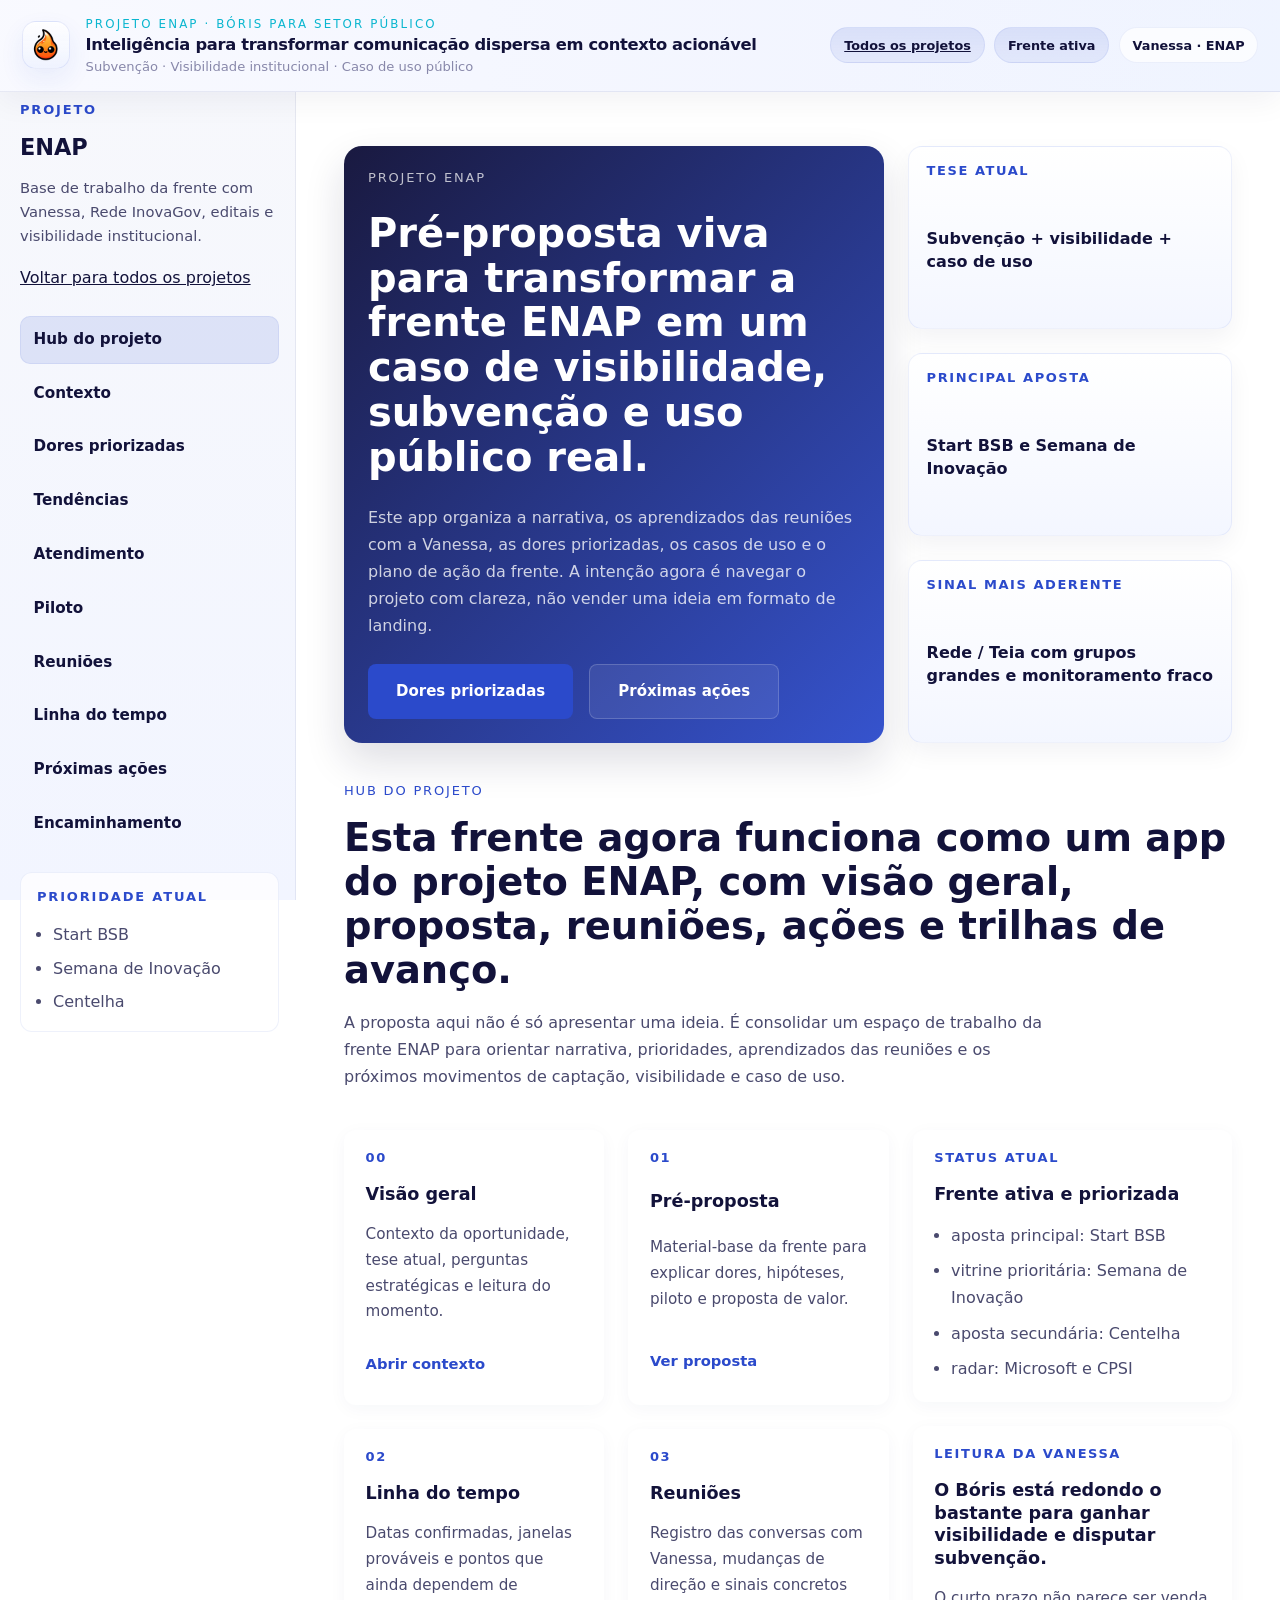
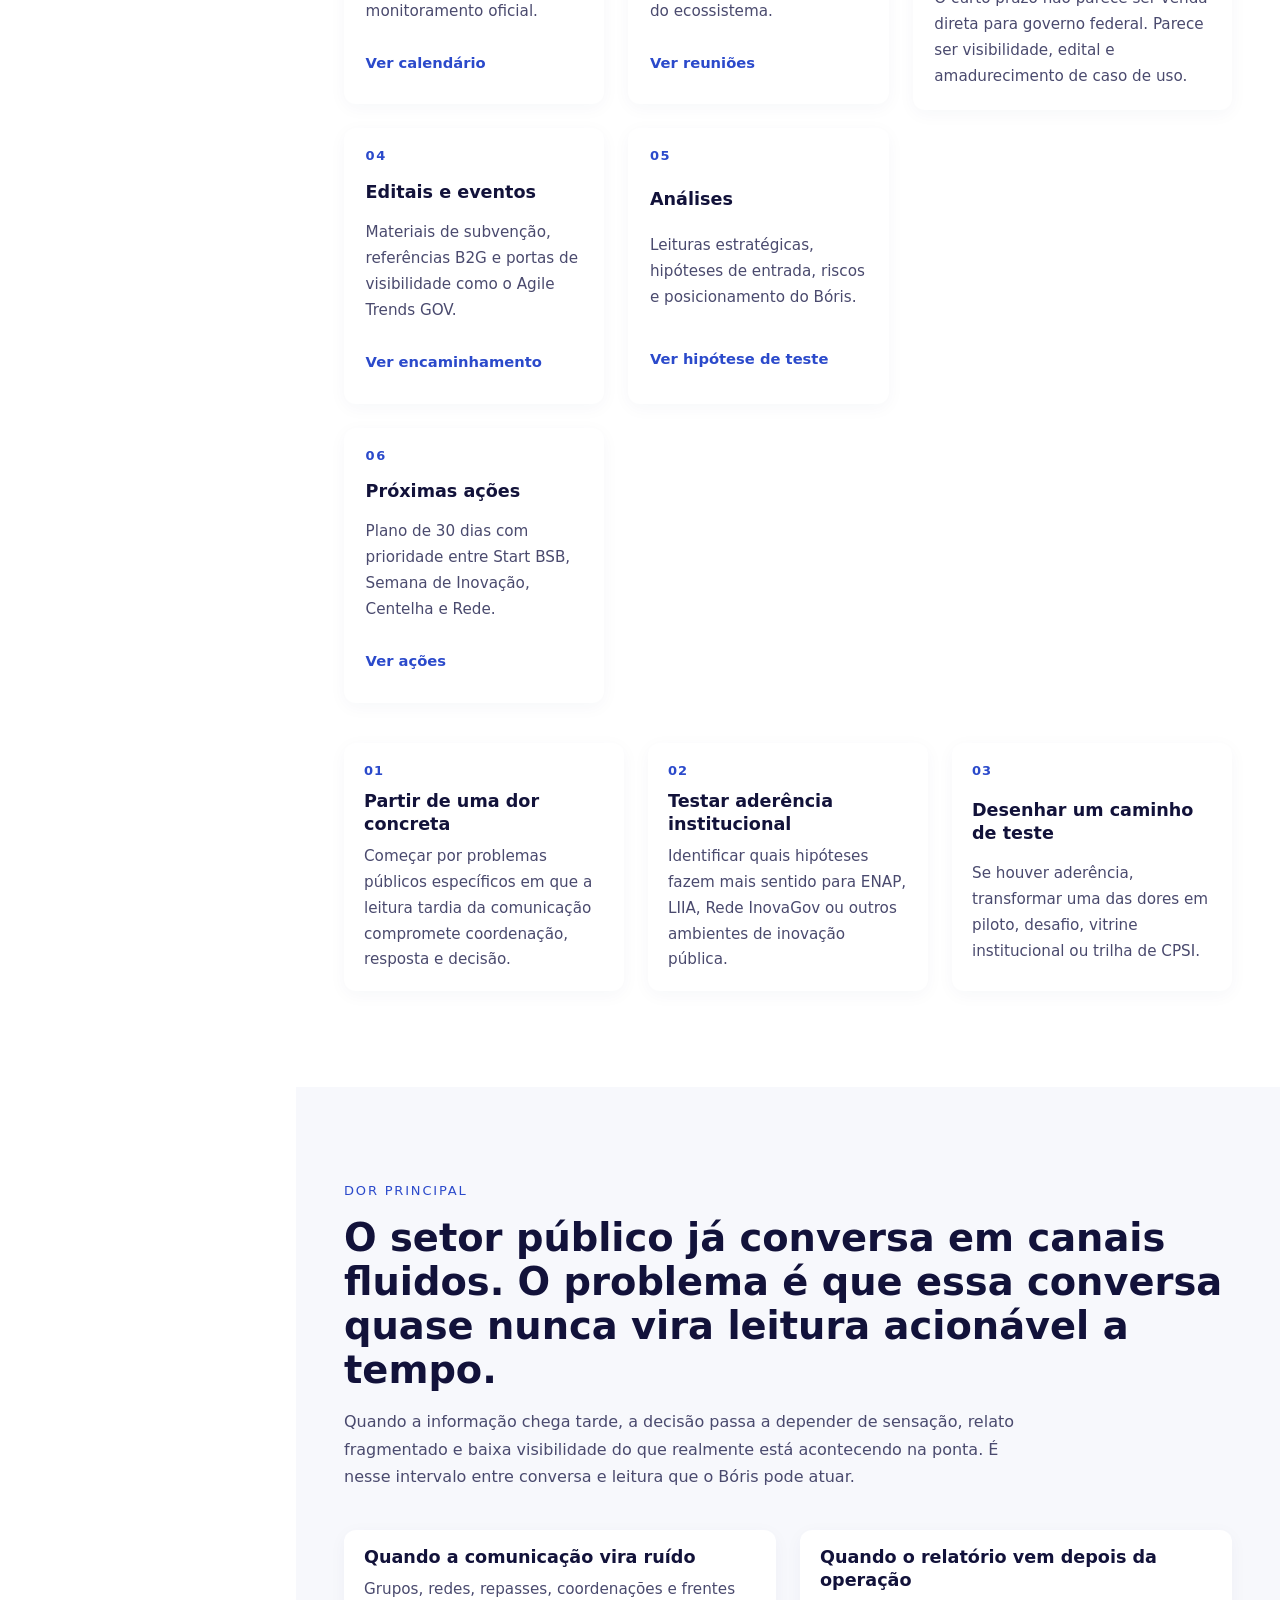
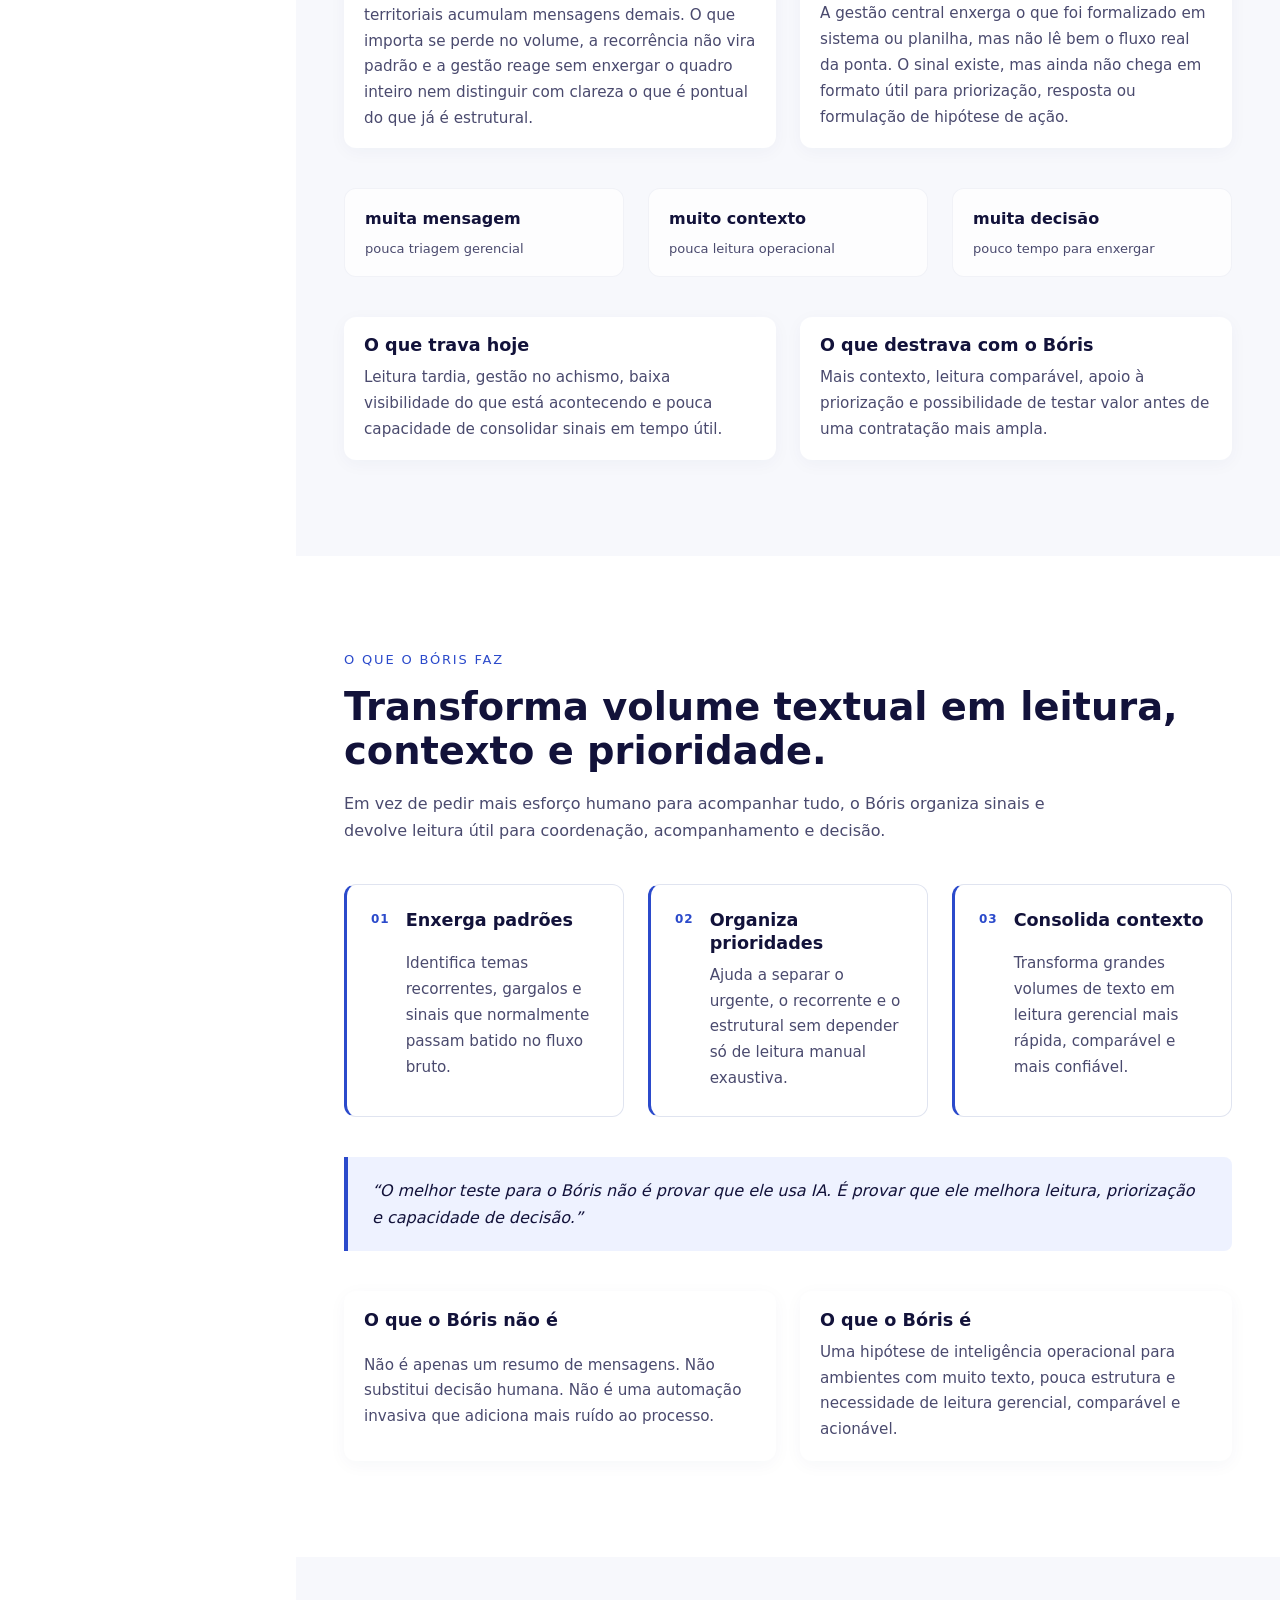
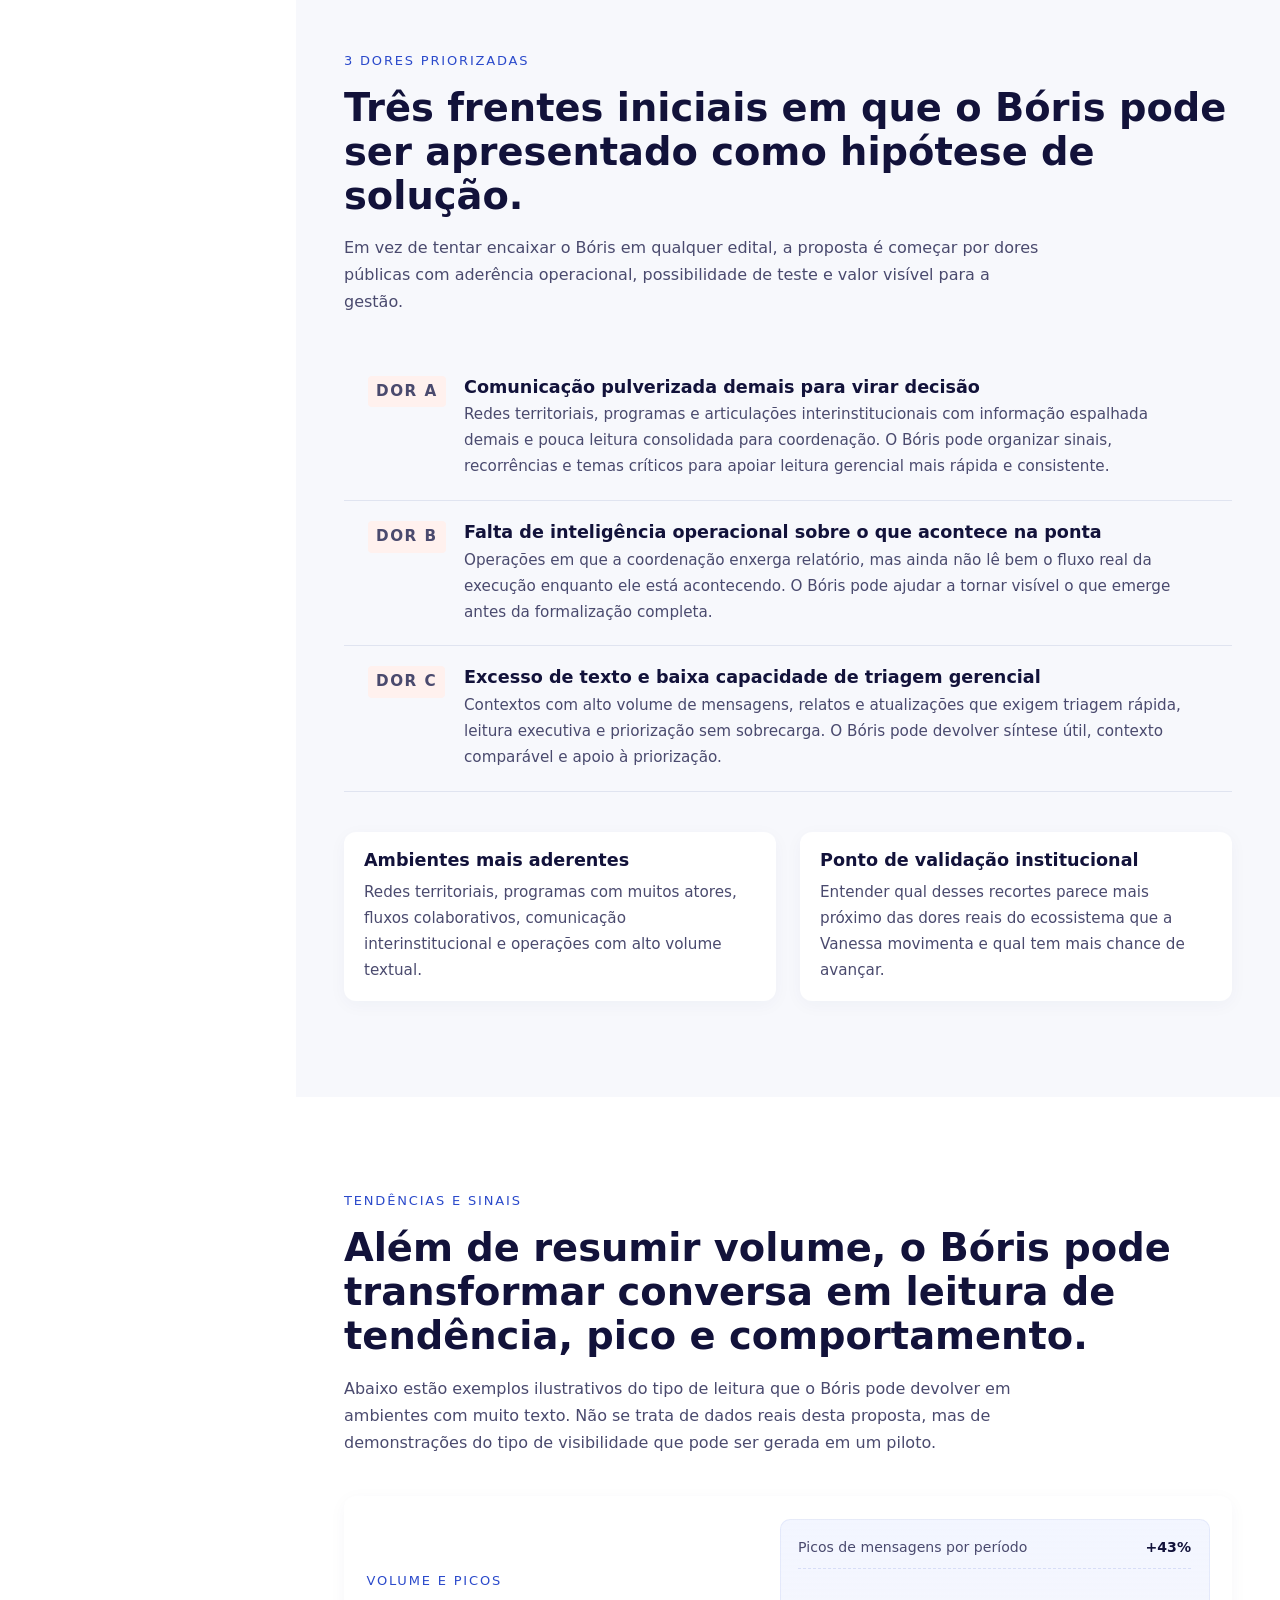
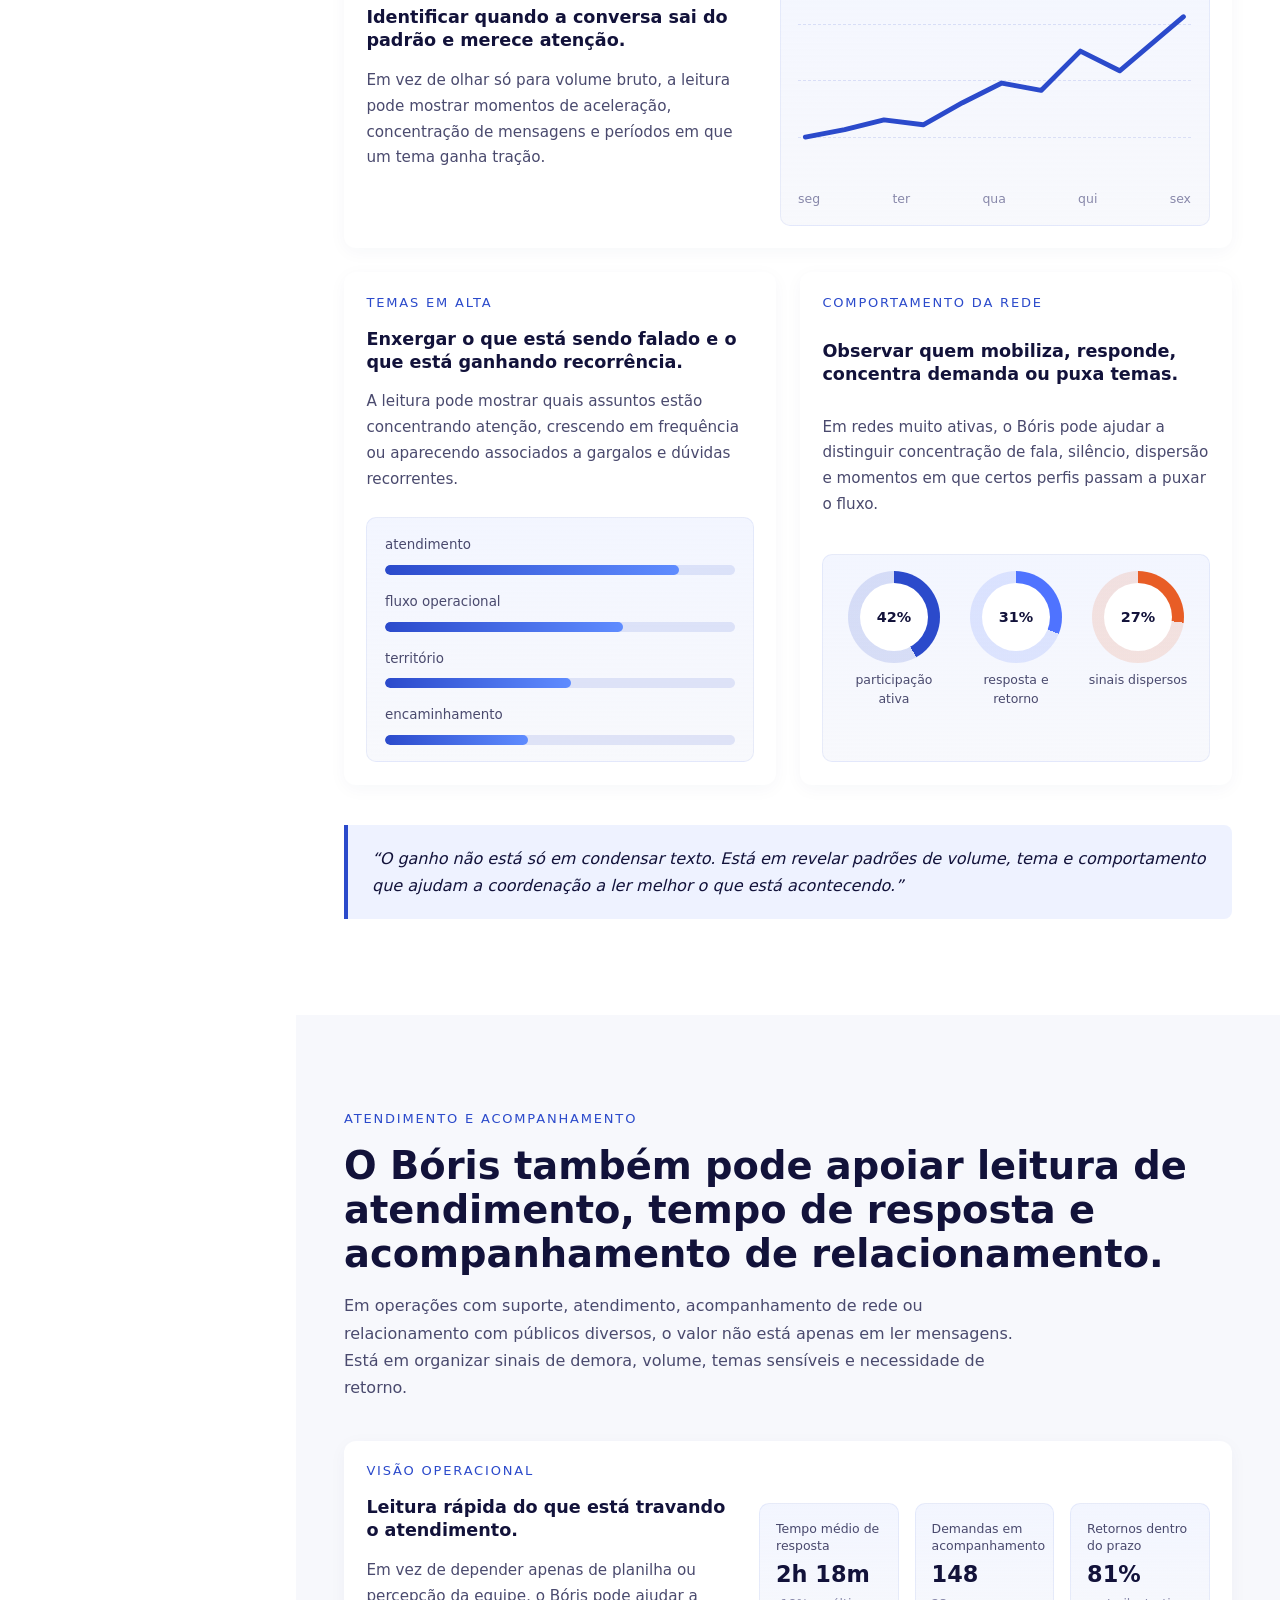
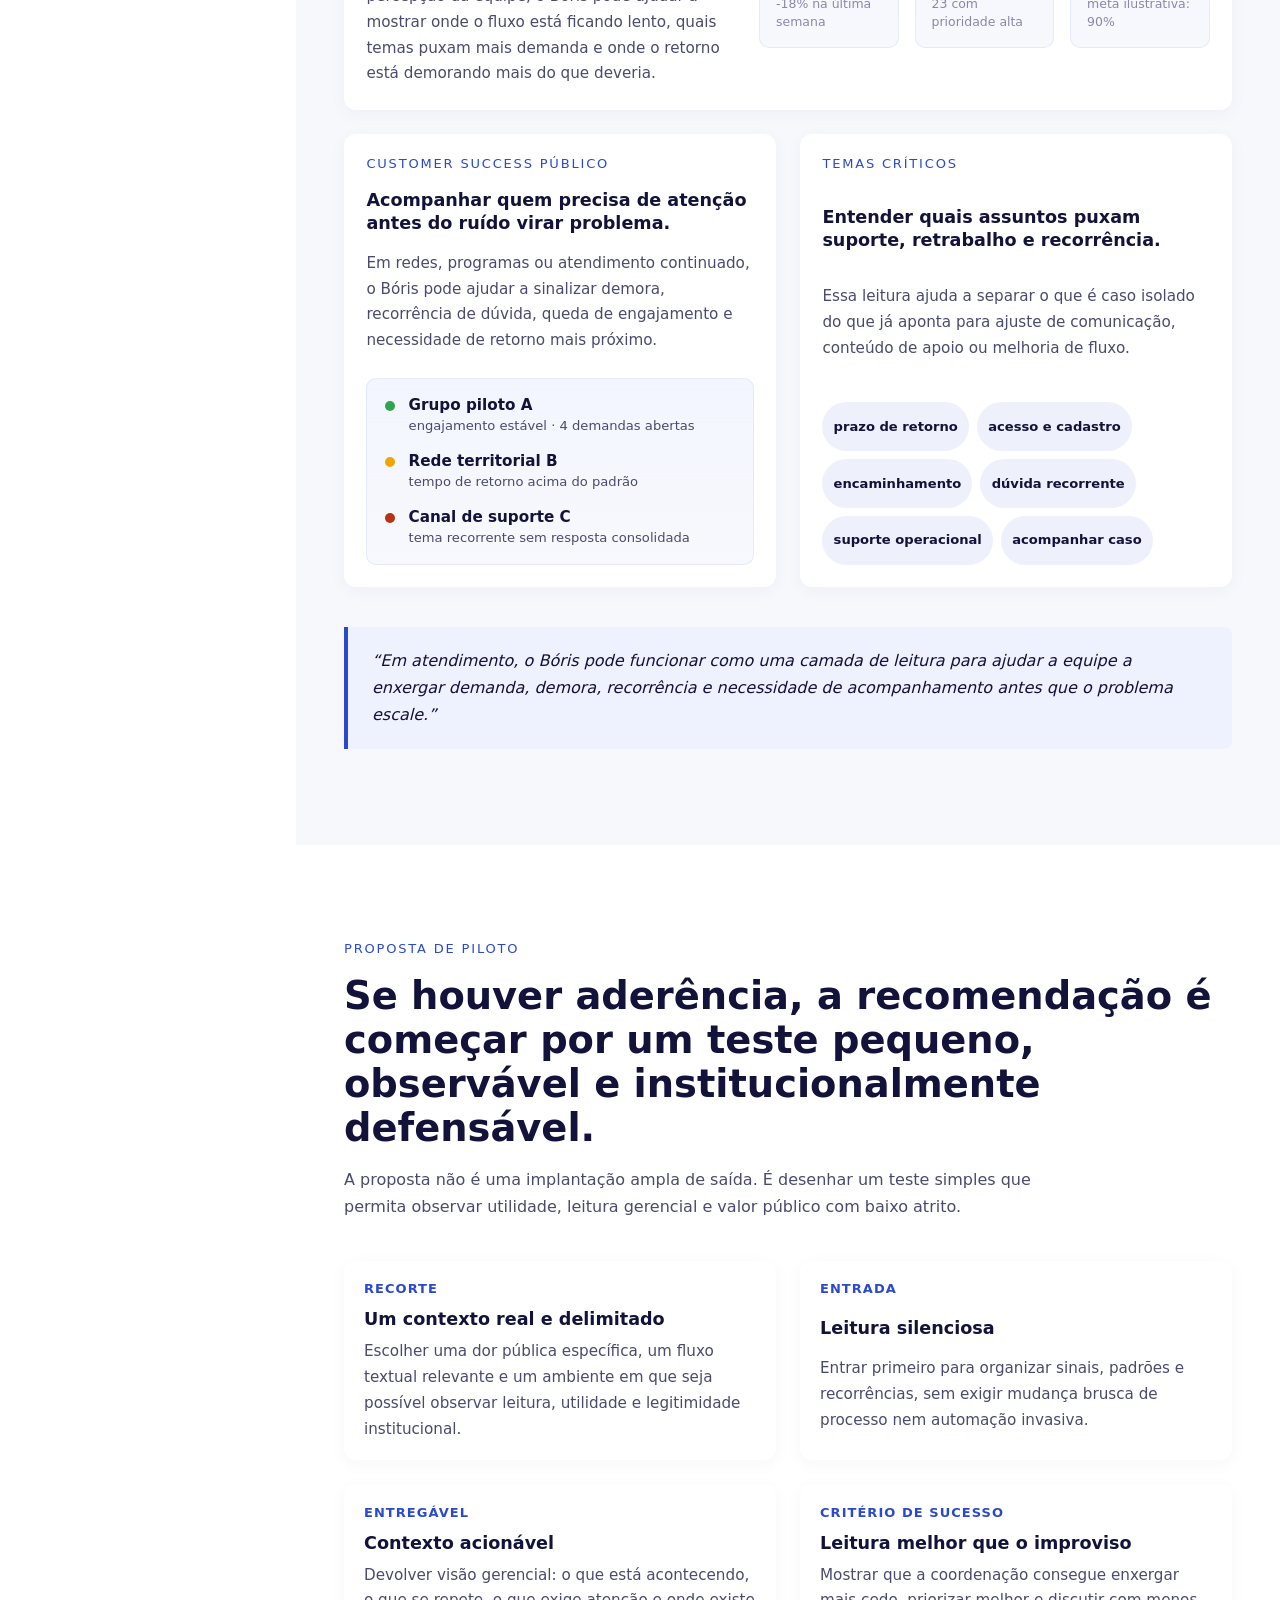
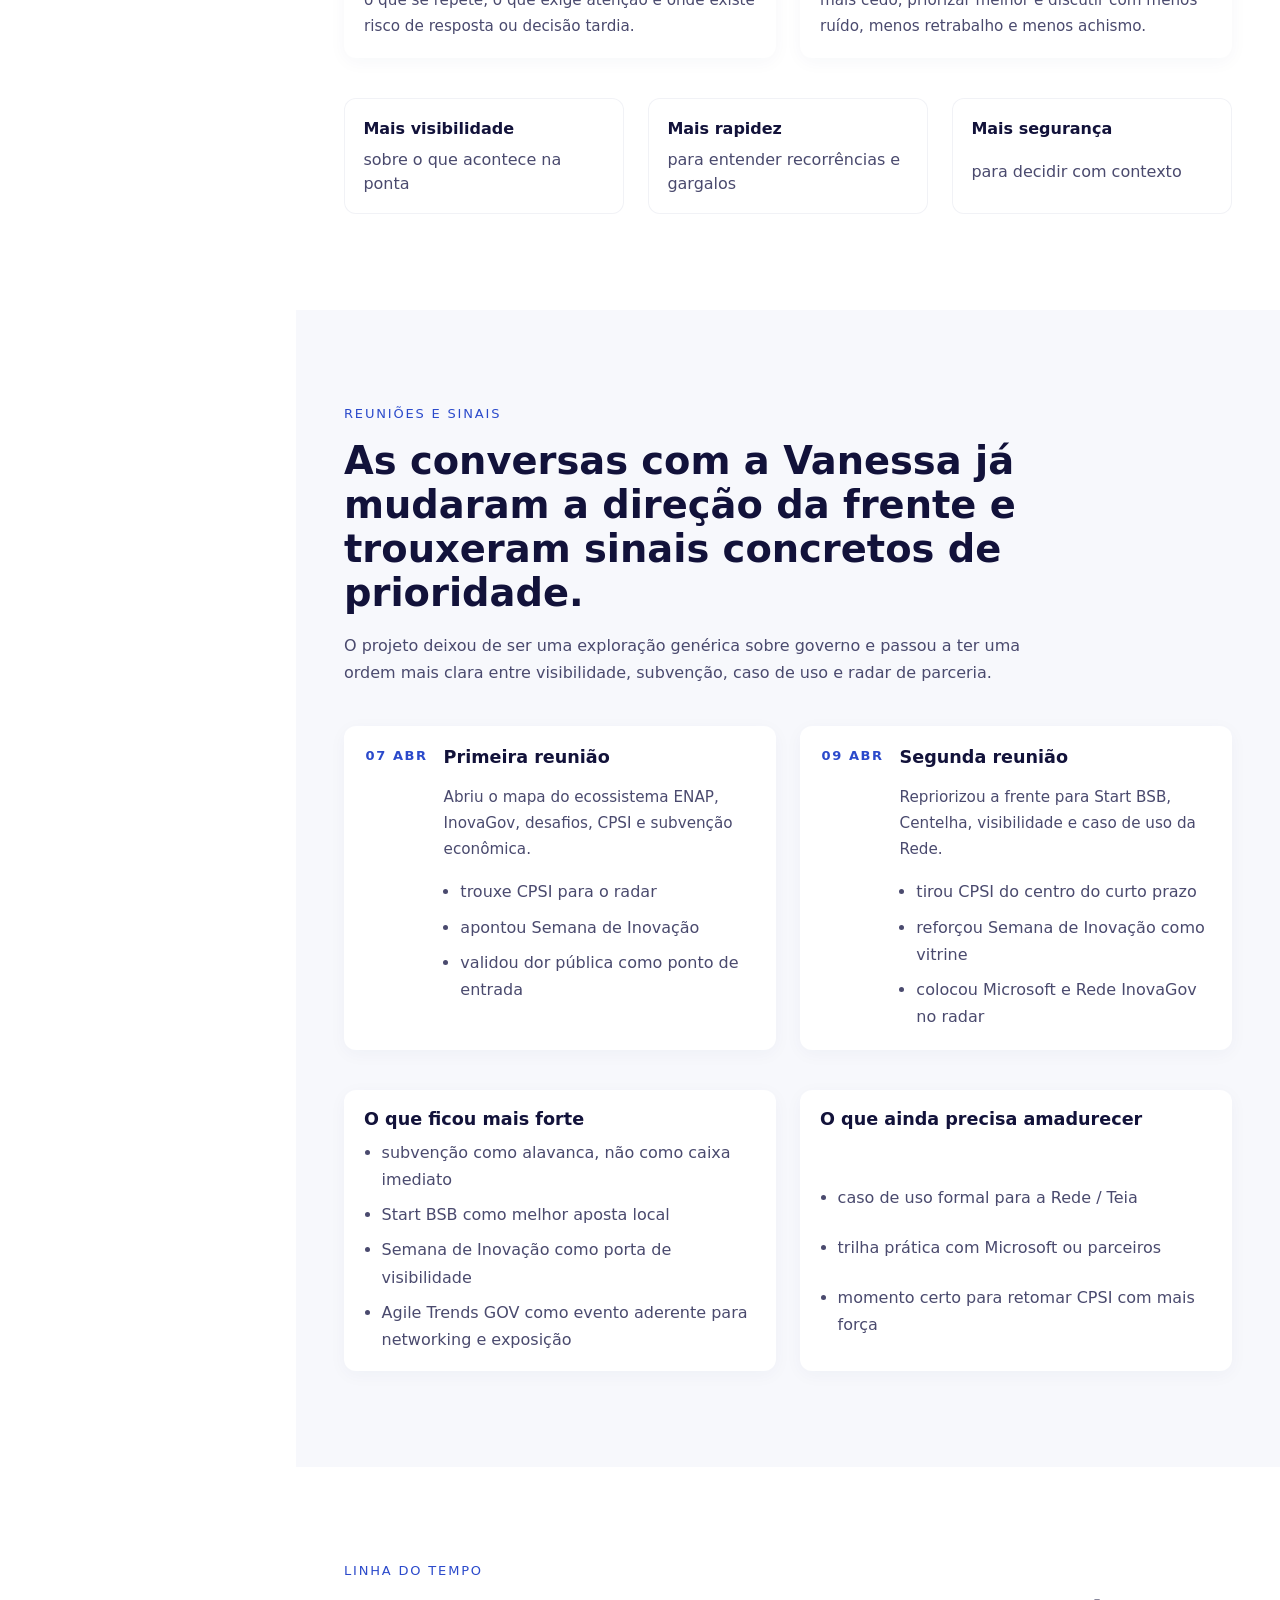
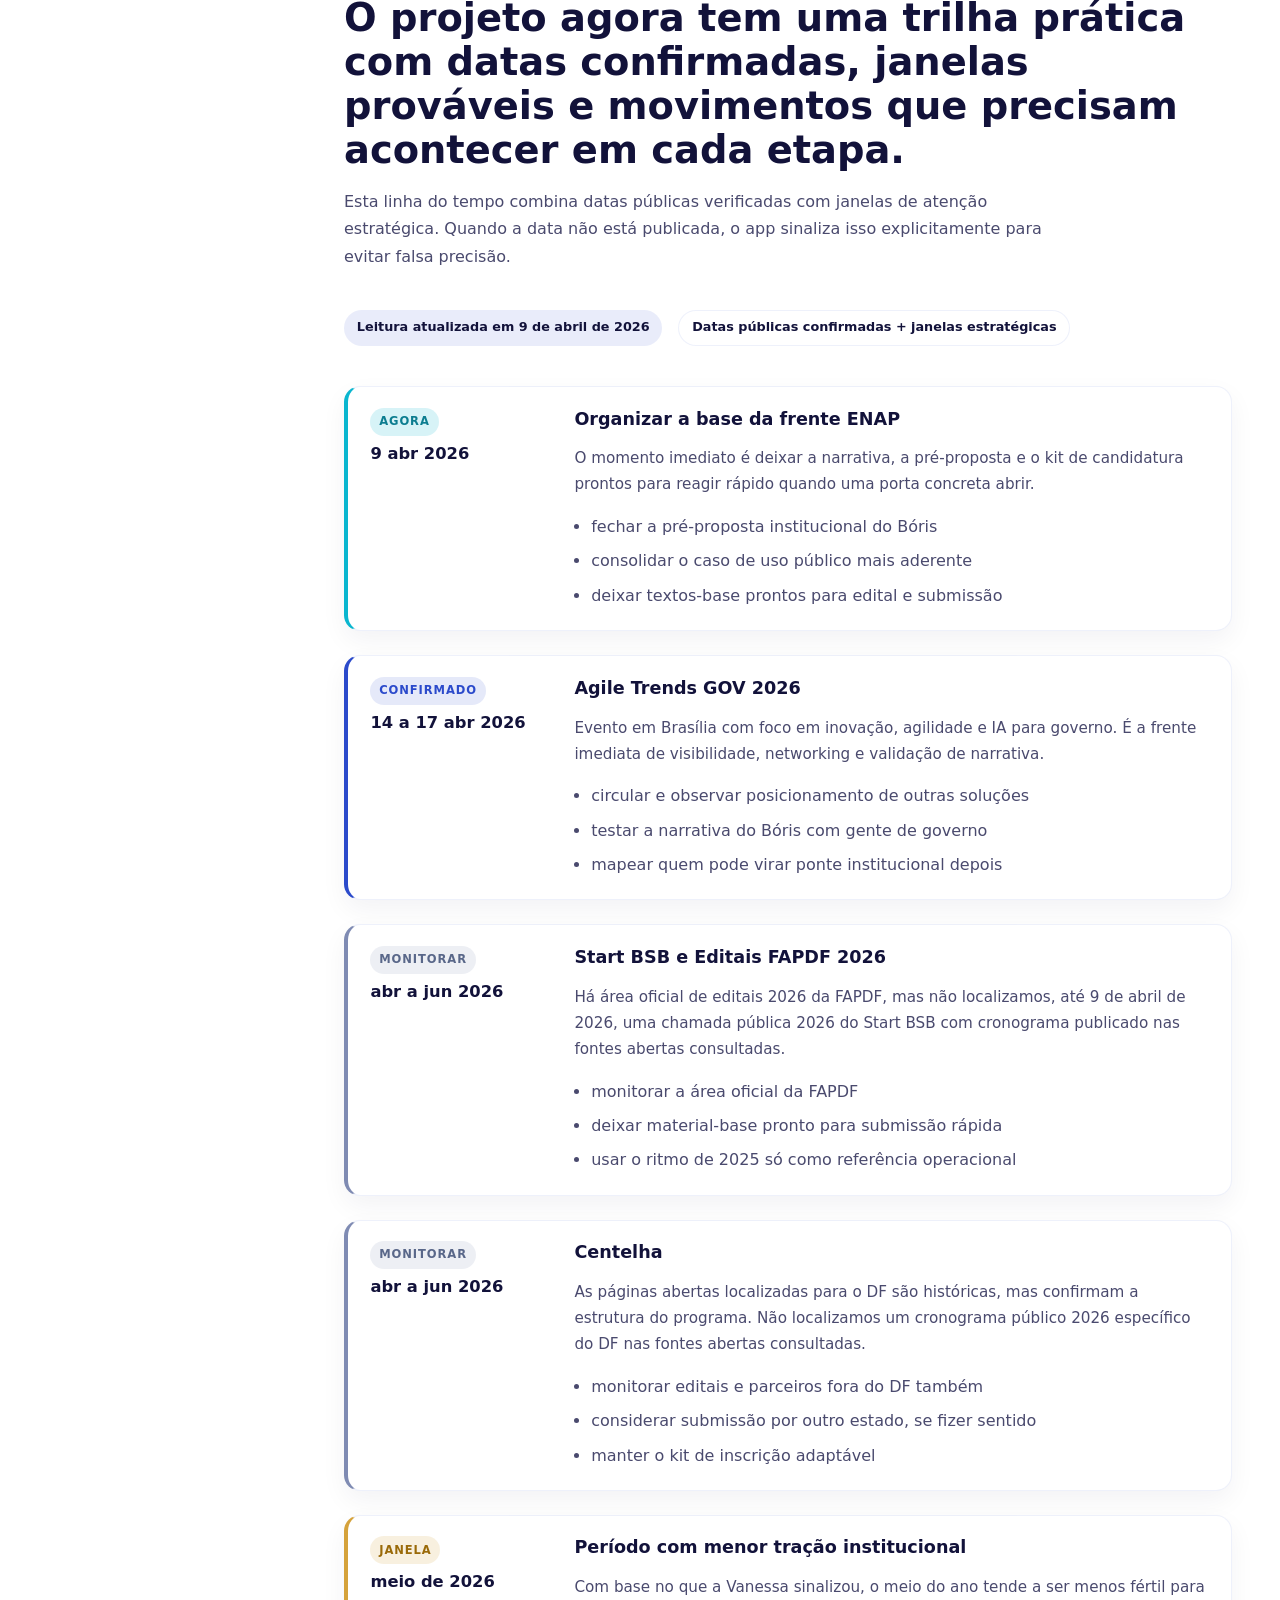
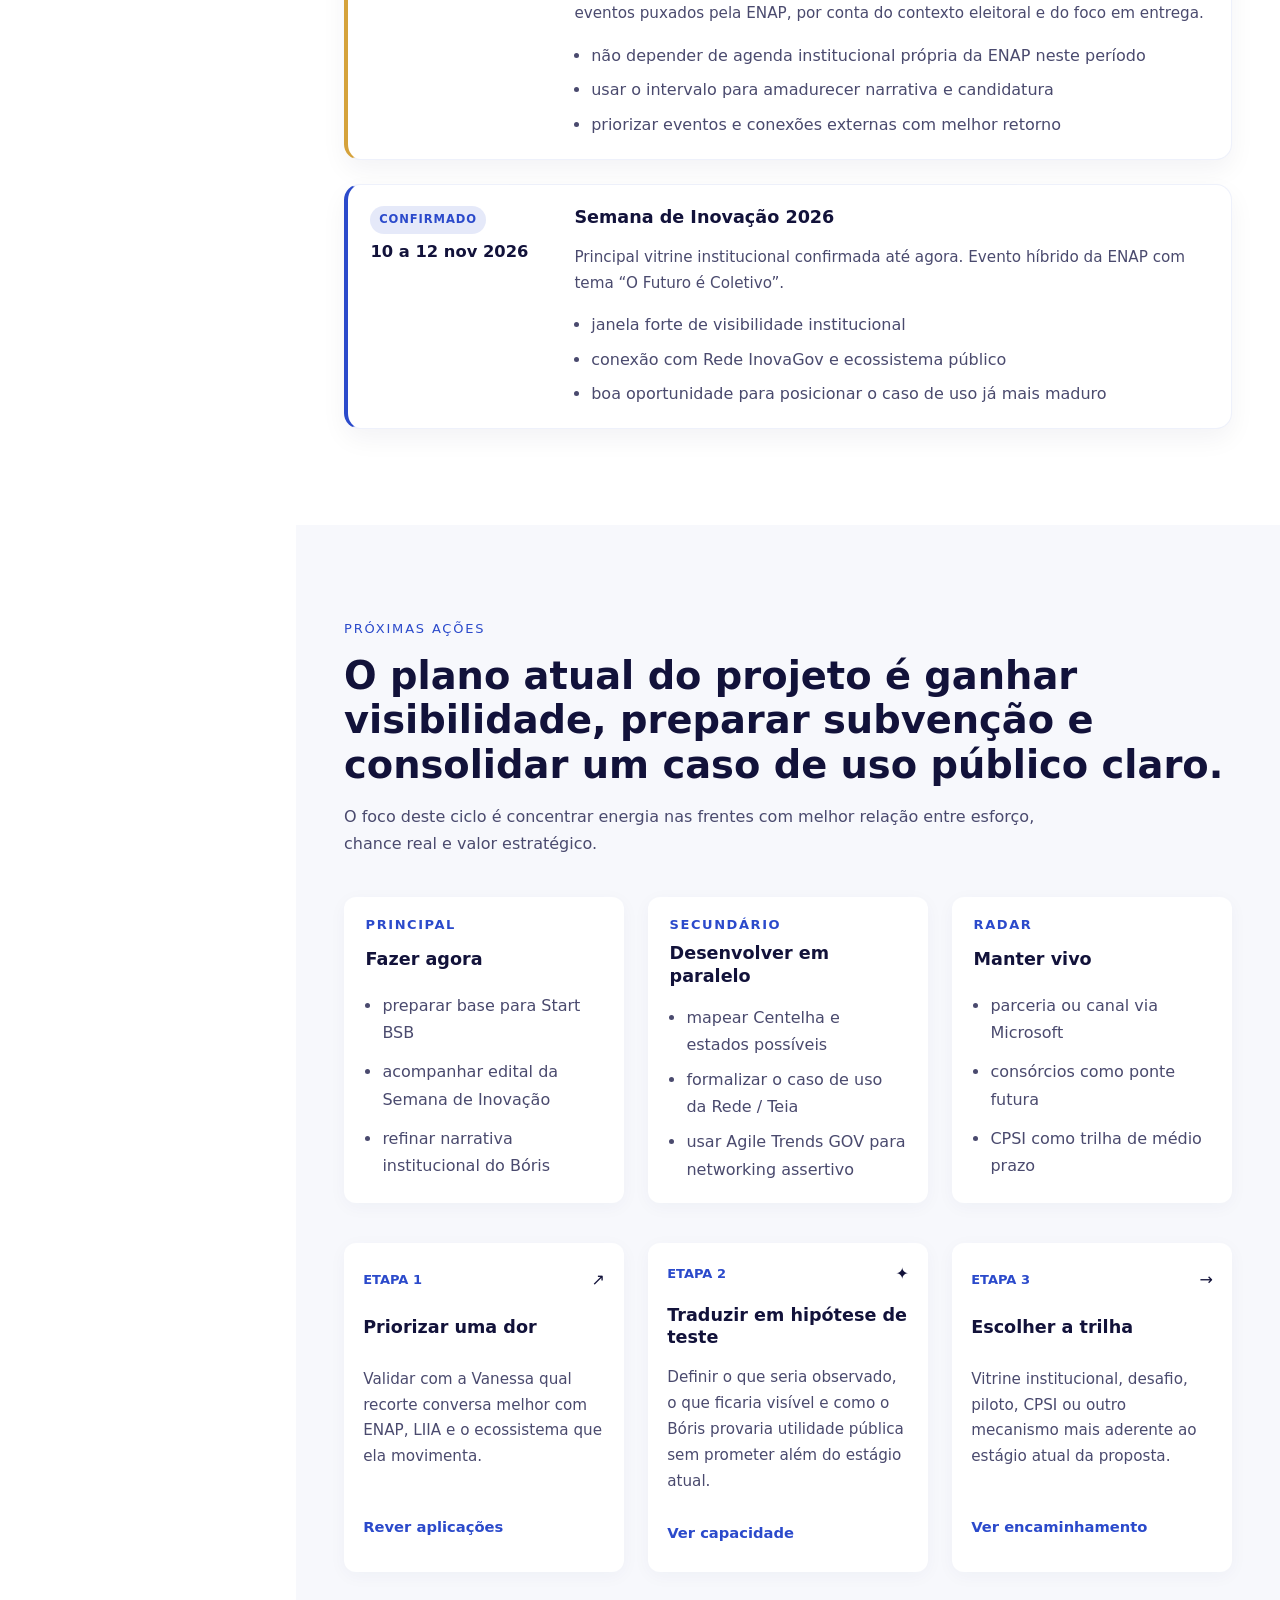
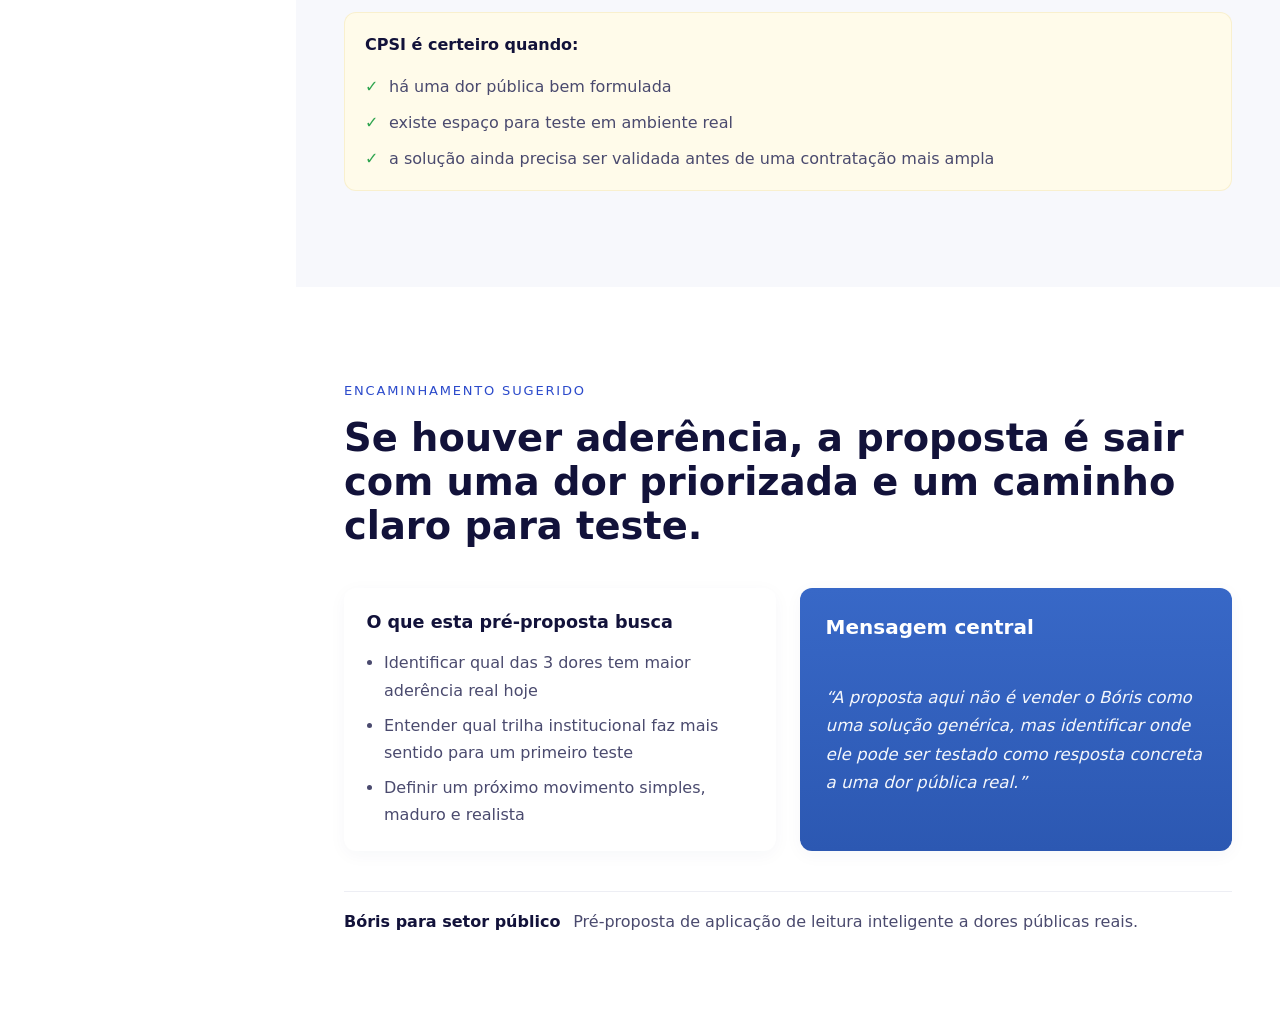
==== commit 133b165c: "fix: corrige links locais entre projetos" ====
--- a/enap/index.html
+++ b/enap/index.html
@@ -25,6 +25,7 @@
         </a>
 
         <div class="topbar-status">
+          <a class="status-chip status-chip-link" href="../index.html">Todos os projetos</a>
           <span class="status-chip">Frente ativa</span>
           <span class="status-chip status-chip-soft">Vanessa · ENAP</span>
         </div>
@@ -36,6 +37,7 @@
         </button>
 
         <nav class="site-nav mobile-nav" id="site-nav" aria-label="Navegação principal" data-nav>
+          <a href="../index.html">Todos os projetos</a>
           <a href="#hub">Hub</a>
           <a href="#pain">Contexto</a>
           <a href="#public">Dores</a>
@@ -56,6 +58,7 @@
               <p class="workspace-label">Projeto</p>
               <h2>ENAP</h2>
               <p class="workspace-copy">Base de trabalho da frente com Vanessa, Rede InovaGov, editais e visibilidade institucional.</p>
+              <a class="workspace-home-link" href="../index.html">Voltar para todos os projetos</a>
             </div>
 
             <nav class="workspace-nav" aria-label="Navegação lateral">
